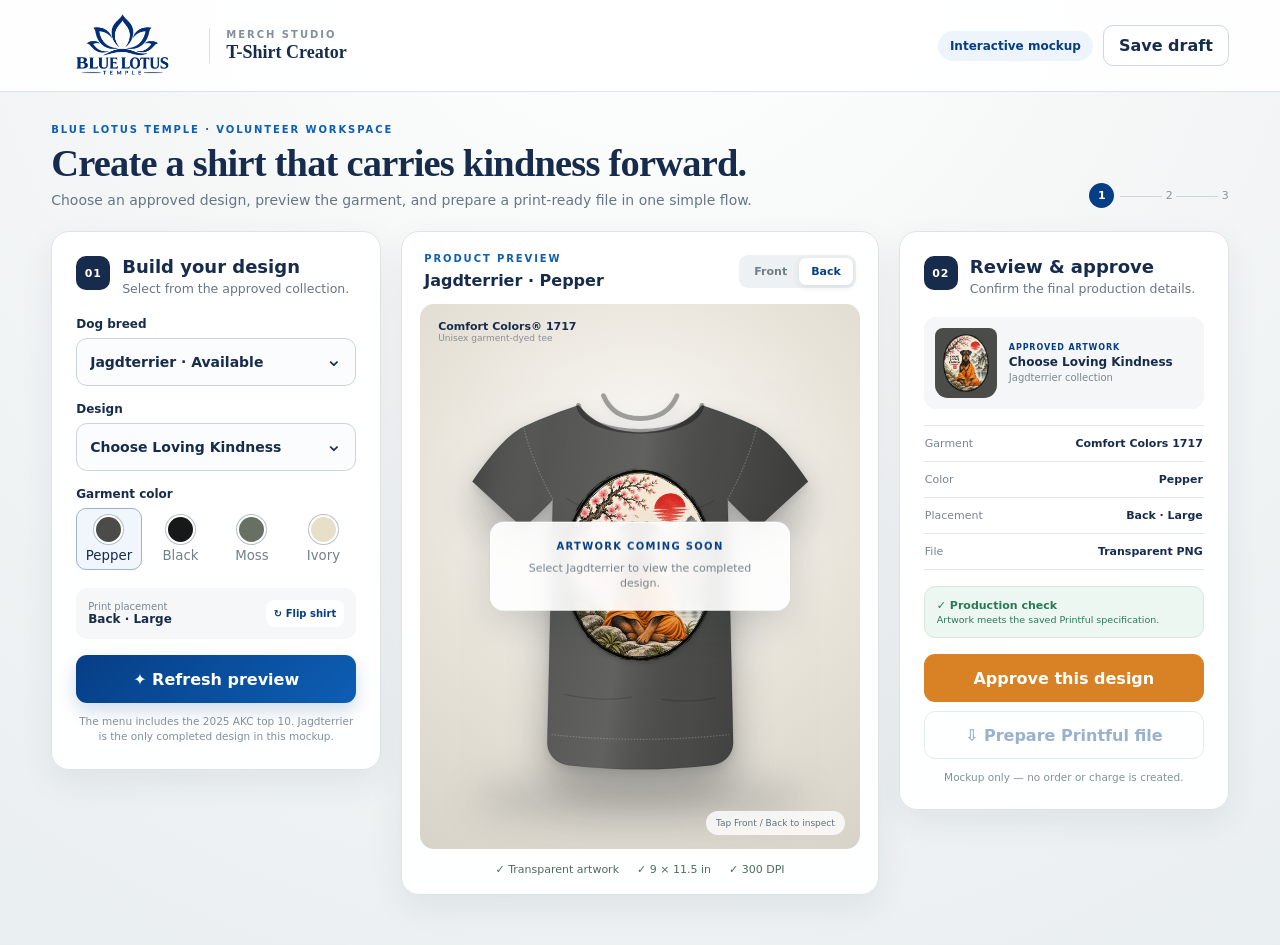
==== index.html @ 0f08549f "Add realistic shirt and top U.S. breed menu" ====
<!doctype html>
<html lang="en">
<head>
  <meta charset="utf-8"><meta name="viewport" content="width=device-width,initial-scale=1,viewport-fit=cover"><meta name="theme-color" content="#172b4d">
  <title>Blue Lotus T-Shirt Creator</title>
  <style>
    :root{--ink:#172b4d;--blue:#063e85;--blue2:#0d5eb4;--orange:#d88225;--line:#dde3e7;--muted:#687586;--green:#287a57}*{box-sizing:border-box}body{margin:0;background:#eef2f4;color:var(--ink);font-family:"Avenir Next","SF Pro Display",system-ui,sans-serif}button,select{font:inherit}button{touch-action:manipulation}.shell{min-height:100vh;background:radial-gradient(circle at 50% -10%,#fff,#f5f7f7 43%,#e9eef0)}
    .top{height:92px;padding:0 clamp(18px,4vw,62px);display:flex;align-items:center;justify-content:space-between;background:#ffffffed;border-bottom:1px solid var(--line)}.brand{height:72px;display:flex;align-items:center;gap:16px}.brand>img{width:142px;height:67px;object-fit:contain}.divider{width:1px;height:35px;background:#d9dfe3}.brand div:last-child{display:flex;flex-direction:column;gap:2px}.brand span{font-size:10px;letter-spacing:.2em;color:#84909d;font-weight:800}.brand strong{font:600 18px Georgia,serif}.actions{display:flex;align-items:center;gap:10px}.pill{border-radius:99px;background:#edf4fb;color:var(--blue);padding:8px 12px;font-size:12px;font-weight:700}.save{border:1px solid #ced8df;background:white;border-radius:10px;padding:10px 15px;font-weight:700;color:var(--ink)}
    .intro{max-width:1480px;margin:auto;padding:32px clamp(18px,4vw,62px) 23px;display:flex;align-items:flex-end;justify-content:space-between}.kicker{margin:0 0 7px;font-size:10px;font-weight:850;letter-spacing:.19em;color:var(--blue2)}.intro h1{margin:0;font:600 clamp(25px,3vw,39px)/1.1 Georgia,serif;letter-spacing:-.02em}.intro>div>p:last-child{margin:8px 0 0;color:var(--muted);font-size:14px}.progress{font-size:11px;color:#8a949c}.progress b{display:inline-grid;place-items:center;width:25px;height:25px;border-radius:50%;background:var(--blue);color:#fff;margin:0 6px}.progress i{display:inline-block;width:42px;height:1px;background:#cbd4da;vertical-align:middle}
    .work{max-width:1480px;margin:auto;padding:0 clamp(18px,4vw,62px) 50px;display:grid;grid-template-columns:minmax(270px,330px) minmax(430px,1fr) minmax(280px,330px);gap:20px}.card{background:#fffffff7;border:1px solid var(--line);border-radius:18px;box-shadow:0 12px 35px #182c4112}.controls,.review{padding:24px;align-self:start}.heading{display:flex;gap:12px;margin-bottom:21px}.heading>b{display:grid;place-items:center;flex:0 0 34px;height:34px;border-radius:10px;background:var(--ink);color:white;font-size:11px;letter-spacing:.08em}.heading h2,.preview h2{margin:0;font-size:18px}.heading p{margin:4px 0 0;color:var(--muted);font-size:12.5px}label{display:block;margin:16px 0 7px;font-size:12px;font-weight:800}.select{position:relative}.select:after{content:"⌄";position:absolute;right:14px;top:9px;font-size:20px}.select select{appearance:none;width:100%;height:48px;border:1px solid #cad4dc;border-radius:11px;padding:0 42px 0 13px;background:#fafcfd;color:var(--ink);font-size:14px;font-weight:650}.colors{display:grid;grid-template-columns:repeat(4,1fr);gap:6px}.colors button{border:1px solid transparent;background:none;border-radius:10px;padding:6px 2px;color:#72808b}.colors button.on{border-color:#9bb3cb;background:#f0f6fb;color:var(--ink)}.colors i{display:block;width:29px;height:29px;margin:auto;border-radius:50%;border:2px solid white;box-shadow:0 0 0 1px #b7c1c7}.colors small{display:block;margin-top:4px}.placement{display:flex;justify-content:space-between;align-items:center;margin-top:18px;padding:12px;background:#f5f7f8;border-radius:11px}.placement div{display:flex;flex-direction:column}.placement span{font-size:10px;color:#7b8791}.placement strong{font-size:12px}.placement button{border:0;background:white;color:var(--blue);border-radius:8px;padding:8px;font-size:10px;font-weight:800}.primary,.approve,.export{width:100%;min-height:48px;border-radius:11px;font-weight:800}.primary{margin-top:16px;border:0;background:linear-gradient(135deg,var(--blue),var(--blue2));color:white;box-shadow:0 8px 18px #063e852e}.helper,.fine{margin:11px 3px 0;color:#83909a;font-size:10.5px;line-height:1.45;text-align:center}
    .preview{padding:18px;min-height:664px;display:flex;flex-direction:column}.preview-head{display:flex;align-items:center;justify-content:space-between;padding:3px 4px 14px}.preview-head h2{font-size:16px}.toggle{display:flex;background:#edf1f3;border-radius:9px;padding:3px}.toggle button{border:0;background:none;border-radius:7px;padding:7px 12px;color:#6f7d87;font-size:11px;font-weight:800}.toggle button.on{background:white;color:var(--blue);box-shadow:0 2px 7px #1e303f1a}.stage{position:relative;min-height:545px;flex:1;border-radius:14px;overflow:hidden;display:grid;place-items:center;background:radial-gradient(circle at 50% 35%,#fff,#e9e4da 52%,#d7d3c9)}.stage:after{content:"";position:absolute;left:12%;right:12%;bottom:5%;height:8%;background:#222b2e2e;filter:blur(18px);border-radius:50%}.stage-note{position:absolute;top:16px;left:18px;z-index:3;display:flex;flex-direction:column;font-size:11px;font-weight:800}.stage-note small{font-size:9px;color:#879097;font-weight:400}.shirt{position:relative;width:min(82%,480px);z-index:2;filter:drop-shadow(0 18px 18px #222a2d38)}.shirt>svg{display:block;width:100%}.art{position:absolute;width:42%;left:50%;top:47%;transform:translate(-50%,-50%);filter:drop-shadow(0 2px 2px #0003)}.front-mark{position:absolute;width:16%;left:42%;top:28%;transform:translate(-50%,-50%);filter:brightness(0) invert(1);opacity:.9}.hide{display:none}.hint{position:absolute;z-index:3;bottom:14px;right:15px;background:#ffffffcc;border-radius:99px;padding:7px 10px;font-size:9px;color:#61707a}.specs{display:flex;justify-content:center;gap:18px;flex-wrap:wrap;padding-top:14px;color:#4f6c5d;font-size:11px}
    .mini{display:flex;gap:12px;align-items:center;padding:11px;background:#f4f6f7;border-radius:12px;margin-bottom:16px}.mini-shirt{width:62px;height:70px;border-radius:8px 8px 13px 13px;display:grid;place-items:center}.mini-shirt img{max-height:58px;max-width:47px}.mini>div:last-child{display:flex;flex-direction:column}.mini small{font-size:8px;letter-spacing:.11em;color:var(--blue);font-weight:850}.mini strong{font-size:12px;margin:3px 0}.mini span{font-size:10px;color:#7b8791}.review dl{margin:0;border-top:1px solid #e4e8eb}.review dl div{display:flex;justify-content:space-between;padding:11px 1px;border-bottom:1px solid #e4e8eb}.review dt{font-size:11px;color:#788590}.review dd{margin:0;text-align:right;font-size:11px;font-weight:750}.quality{margin:16px 0;padding:12px;background:#edf7f1;border:1px solid #d6eadc;border-radius:11px;color:var(--green);font-size:11px}.quality span{display:block;margin-top:2px;font-size:9.5px}.approve{border:0;background:var(--orange);color:white}.approve.done{background:var(--green)}.export{margin-top:9px;border:1px solid #bdcbd6;background:white;color:var(--blue)}.export:disabled{opacity:.4}.success{display:none;margin:10px 0 0;padding:9px;border-radius:9px;background:#eaf5ee;color:var(--green);font-size:10px;text-align:center}.success.show{display:block}
    @media(max-width:1100px){.work{grid-template-columns:300px 1fr}.review{grid-column:1/-1}.preview{min-height:620px}.stage{min-height:500px}}@media(max-width:720px){.top{height:76px;padding:0 14px}.brand{height:60px}.brand>img{width:105px;height:54px}.divider,.brand div:last-child,.pill{display:none}.save{padding:8px 11px;font-size:12px}.intro{padding:22px 16px 16px;display:block}.progress{display:none}.work{padding:0 12px 30px;display:flex;flex-direction:column;gap:12px}.preview{order:-1;min-height:auto;padding:13px}.stage{min-height:430px}.shirt{width:100%}.controls,.review{padding:19px}.stage-note{display:none}.hint{left:50%;right:auto;transform:translateX(-50%);white-space:nowrap}}
    .shirt{filter:drop-shadow(0 24px 20px #1e252847) drop-shadow(0 4px 4px #14181a24)}.garment-body{stroke:#0000002b;stroke-width:1.4}.collar{fill:none;stroke:#00000057;stroke-width:7;stroke-linecap:round}.seam{fill:none;stroke:#ffffff38;stroke-width:1.7;stroke-dasharray:2.2 2.2}.wrinkle{fill:none;stroke:#00000026;stroke-width:2;stroke-linecap:round}.coming-soon{position:absolute;z-index:4;left:50%;top:48%;transform:translate(-50%,-50%);width:min(76%,300px);padding:18px;background:#ffffffe8;border:1px solid #fffffff5;box-shadow:0 14px 35px #1e2a3226;backdrop-filter:blur(8px);border-radius:14px;text-align:center;display:flex;flex-direction:column}.coming-soon span{font-size:10px;letter-spacing:.13em;color:var(--blue);font-weight:850;text-transform:uppercase}.coming-soon strong{margin:5px 0;font:600 20px Georgia,serif}.coming-soon small{font-size:11px;color:#74808a;line-height:1.35}.quality.unavailable{background:#f5f6f7;border-color:#e1e5e8;color:#78838c}.approve:disabled{background:#aab3ba;cursor:not-allowed}
  </style>
</head>
<body><div class="shell">
  <header class="top"><div class="brand"><img src="blue-lotus-logo.png" alt="Blue Lotus Temple"><div class="divider"></div><div><span>MERCH STUDIO</span><strong>T-Shirt Creator</strong></div></div><div class="actions"><span class="pill">Interactive mockup</span><button class="save">Save draft</button></div></header>
  <section class="intro"><div><p class="kicker">BLUE LOTUS TEMPLE · VOLUNTEER WORKSPACE</p><h1>Create a shirt that carries kindness forward.</h1><p>Choose an approved design, preview the garment, and prepare a print-ready file in one simple flow.</p></div><div class="progress"><b>1</b><i></i> 2 <i></i> 3</div></section>
  <main class="work">
    <section class="card controls"><div class="heading"><b>01</b><div><h2>Build your design</h2><p>Select from the approved collection.</p></div></div>
      <label for="breed">Dog breed</label><div class="select"><select id="breed"><option value="Jagdterrier">Jagdterrier · Available</option><option value="French Bulldog">French Bulldog · Coming soon</option><option value="Labrador Retriever">Labrador Retriever · Coming soon</option><option value="Golden Retriever">Golden Retriever · Coming soon</option><option value="German Shepherd Dog">German Shepherd Dog · Coming soon</option><option value="Dachshund">Dachshund · Coming soon</option><option value="Poodle">Poodle · Coming soon</option><option value="Beagle">Beagle · Coming soon</option><option value="Rottweiler">Rottweiler · Coming soon</option><option value="German Shorthaired Pointer">German Shorthaired Pointer · Coming soon</option><option value="Bulldog">Bulldog · Coming soon</option></select></div>
      <label for="design">Design</label><div class="select"><select id="design"><option>Choose Loving Kindness</option></select></div>
      <label>Garment color</label><div class="colors"><button class="on" data-name="Pepper" data-color="#4b4c49"><i style="background:#4b4c49"></i><small>Pepper</small></button><button data-name="Black" data-color="#171817"><i style="background:#171817"></i><small>Black</small></button><button data-name="Moss" data-color="#687064"><i style="background:#687064"></i><small>Moss</small></button><button data-name="Ivory" data-color="#e8dfc9"><i style="background:#e8dfc9"></i><small>Ivory</small></button></div>
      <div class="placement"><div><span>Print placement</span><strong id="placement">Back · Large</strong></div><button id="flip">↻ Flip shirt</button></div><button class="primary" id="refresh">✦ Refresh preview</button><p class="helper">The menu includes the 2025 AKC top 10. Jagdterrier is the only completed design in this mockup.</p>
    </section>
    <section class="card preview"><div class="preview-head"><div><p class="kicker">PRODUCT PREVIEW</p><h2 id="title">Jagdterrier · Pepper</h2></div><div class="toggle"><button id="front">Front</button><button class="on" id="back">Back</button></div></div>
      <div class="stage"><div class="stage-note">Comfort Colors® 1717<small>Unisex garment-dyed tee</small></div><div class="shirt" id="shirt" style="color:#4b4c49"><svg viewBox="0 0 520 570"><defs><linearGradient id="shirtLight" x1="0" y1="0" x2="1" y2=".15"><stop offset="0" stop-color="#000" stop-opacity=".28"/><stop offset=".23" stop-color="#fff" stop-opacity=".06"/><stop offset=".52" stop-color="#fff" stop-opacity=".16"/><stop offset=".76" stop-color="#000" stop-opacity=".04"/><stop offset="1" stop-color="#000" stop-opacity=".3"/></linearGradient><filter id="cloth"><feTurbulence type="fractalNoise" baseFrequency=".75" numOctaves="2" seed="8" result="noise"/><feColorMatrix in="noise" type="saturate" values="0" result="gray"/><feComponentTransfer in="gray"><feFuncA type="table" tableValues="0 .075"/></feComponentTransfer></filter></defs><path class="garment-body" fill="currentColor" d="M171 38c-24 8-51 18-79 31C66 82 42 113 18 148l73 67c13-11 28-25 43-41l-8 350c0 18 13 31 31 33 71 8 135 8 206 0 18-2 31-15 31-33l-8-350c15 16 30 30 43 41l73-67c-24-35-48-66-74-79-28-13-55-23-79-31-22 26-50 39-89 39s-67-13-89-39Z"/><path fill="url(#shirtLight)" opacity=".74" d="M171 38c-24 8-51 18-79 31C66 82 42 113 18 148l73 67c13-11 28-25 43-41l-8 350c0 18 13 31 31 33 71 8 135 8 206 0 18-2 31-15 31-33l-8-350c15 16 30 30 43 41l73-67c-24-35-48-66-74-79-28-13-55-23-79-31-22 26-50 39-89 39s-67-13-89-39Z"/><path fill="#fff" opacity=".38" filter="url(#cloth)" d="M171 38c-24 8-51 18-79 31C66 82 42 113 18 148l73 67c13-11 28-25 43-41l-8 350c0 18 13 31 31 33 71 8 135 8 206 0 18-2 31-15 31-33l-8-350c15 16 30 30 43 41l73-67c-24-35-48-66-74-79-28-13-55-23-79-31-22 26-50 39-89 39s-67-13-89-39Z"/><path class="collar" d="M171 38c9 50 169 50 178 0M207 24c9 22 27 33 53 33s44-11 53-33"/><path class="seam" d="M92 70c8 33 22 67 42 104M428 70c-8 33-22 67-42 104M132 513c84 9 172 9 256 0"/><path class="wrinkle" d="M154 172c18 13 31 16 46 14M365 176c-15 10-28 13-43 11M146 287c20 9 35 10 55 4M374 299c-19 8-34 9-51 4M151 455c35 8 65 9 96 4M369 460c-28 6-52 6-78 2"/></svg><img class="art" id="backArt" src="jagdterrier-loving-kindness.png" alt="Choose Loving Kindness Jagdterrier monk design"><img class="front-mark hide" id="frontArt" src="blue-lotus-logo.png" alt="Blue Lotus Temple logo"></div><div class="coming-soon hide" id="comingSoon"><span>Artwork coming soon</span><strong id="comingBreed"></strong><small>Select Jagdterrier to view the completed design.</small></div><div class="hint">Tap Front / Back to inspect</div></div><div class="specs"><span>✓ Transparent artwork</span><span>✓ 9 × 11.5 in</span><span>✓ 300 DPI</span></div>
    </section>
    <aside class="card review"><div class="heading"><b>02</b><div><h2>Review & approve</h2><p>Confirm the final production details.</p></div></div><div class="mini"><div class="mini-shirt" id="miniShirt" style="background:#4b4c49"><img id="miniArt" src="jagdterrier-loving-kindness.png" alt=""></div><div><small id="artStatus">APPROVED ARTWORK</small><strong id="artName">Choose Loving Kindness</strong><span id="artCollection">Jagdterrier collection</span></div></div><dl><div><dt>Garment</dt><dd>Comfort Colors 1717</dd></div><div><dt>Color</dt><dd id="colorSummary">Pepper</dd></div><div><dt>Placement</dt><dd>Back · Large</dd></div><div><dt>File</dt><dd>Transparent PNG</dd></div></dl><div class="quality" id="quality"><strong id="qualityTitle">✓ Production check</strong><span id="qualityText">Artwork meets the saved Printful specification.</span></div><button class="approve" id="approve">Approve this design</button><button class="export" id="export" disabled>⇩ Prepare Printful file</button><p class="success" id="success">✓ Ready for the final export step.</p><p class="fine">Mockup only — no order or charge is created.</p></aside>
  </main>
</div><script>
const breed=document.querySelector('#breed'),shirt=document.querySelector('#shirt'),title=document.querySelector('#title'),summary=document.querySelector('#colorSummary'),mini=document.querySelector('#miniShirt'),miniArt=document.querySelector('#miniArt'),backArt=document.querySelector('#backArt'),frontArt=document.querySelector('#frontArt'),front=document.querySelector('#front'),back=document.querySelector('#back'),placement=document.querySelector('#placement'),approve=document.querySelector('#approve'),exp=document.querySelector('#export'),success=document.querySelector('#success'),coming=document.querySelector('#comingSoon'),comingBreed=document.querySelector('#comingBreed'),artStatus=document.querySelector('#artStatus'),artName=document.querySelector('#artName'),artCollection=document.querySelector('#artCollection'),quality=document.querySelector('#quality'),qualityTitle=document.querySelector('#qualityTitle'),qualityText=document.querySelector('#qualityText');let color='Pepper';
function available(){return breed.value==='Jagdterrier'}function reset(){approve.textContent=available()?'Approve this design':'Artwork coming soon';approve.disabled=!available();approve.classList.remove('done');exp.disabled=true;success.classList.remove('show')}function showSide(side){const isBack=side==='back';if(available()){backArt.classList.toggle('hide',!isBack);frontArt.classList.toggle('hide',isBack)}back.classList.toggle('on',isBack);front.classList.toggle('on',!isBack);placement.textContent=isBack?'Back · Large':'Front · Left chest'}function updateBreed(){const ready=available();title.textContent=breed.value+' · '+color;backArt.classList.toggle('hide',!ready||!back.classList.contains('on'));frontArt.classList.toggle('hide',!ready||back.classList.contains('on'));coming.classList.toggle('hide',ready);comingBreed.textContent=breed.value;miniArt.classList.toggle('hide',!ready);artStatus.textContent=ready?'APPROVED ARTWORK':'NOT YET AVAILABLE';artName.textContent=ready?'Choose Loving Kindness':breed.value;artCollection.textContent=ready?'Jagdterrier collection':'Artwork coming soon';quality.classList.toggle('unavailable',!ready);qualityTitle.textContent=ready?'✓ Production check':'○ Awaiting artwork';qualityText.textContent=ready?'Artwork meets the saved Printful specification.':'This breed cannot be approved yet.';reset()}breed.onchange=updateBreed;back.onclick=()=>showSide('back');front.onclick=()=>showSide('front');document.querySelector('#flip').onclick=()=>showSide(back.classList.contains('on')?'front':'back');document.querySelectorAll('.colors button').forEach(b=>b.onclick=()=>{document.querySelectorAll('.colors button').forEach(x=>x.classList.remove('on'));b.classList.add('on');color=b.dataset.name;shirt.style.color=b.dataset.color;mini.style.background=b.dataset.color;title.textContent=breed.value+' · '+color;summary.textContent=color;reset()});document.querySelector('#refresh').onclick=reset;approve.onclick=()=>{if(!available())return;approve.textContent='✓ Design approved';approve.classList.add('done');exp.disabled=false;success.classList.add('show')};
</script></body></html>
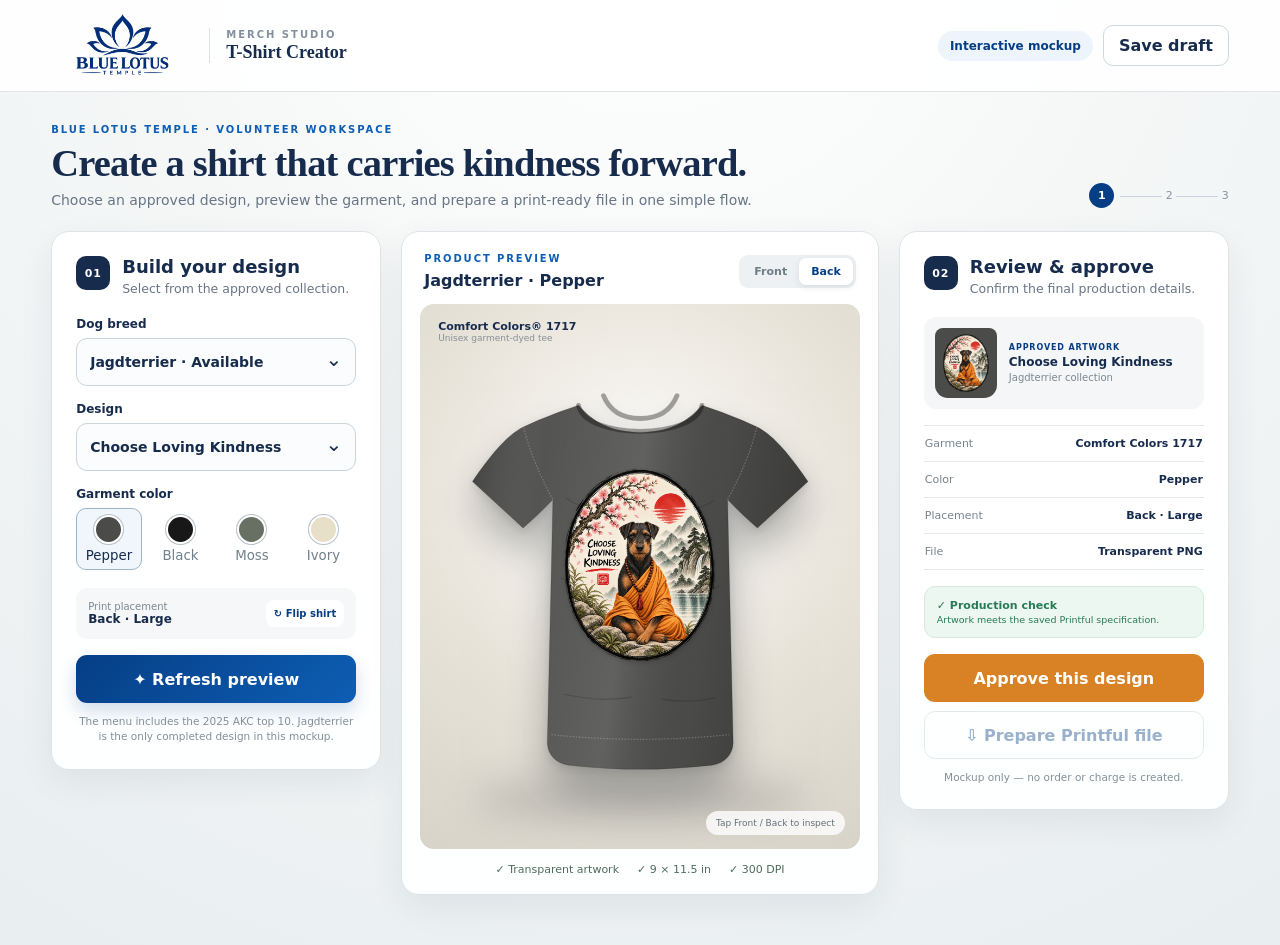
==== commit a9b48052: "Fix Jagdterrier coming-soon overlay" ====
--- a/index.html
+++ b/index.html
@@ -11,7 +11,7 @@
     .preview{padding:18px;min-height:664px;display:flex;flex-direction:column}.preview-head{display:flex;align-items:center;justify-content:space-between;padding:3px 4px 14px}.preview-head h2{font-size:16px}.toggle{display:flex;background:#edf1f3;border-radius:9px;padding:3px}.toggle button{border:0;background:none;border-radius:7px;padding:7px 12px;color:#6f7d87;font-size:11px;font-weight:800}.toggle button.on{background:white;color:var(--blue);box-shadow:0 2px 7px #1e303f1a}.stage{position:relative;min-height:545px;flex:1;border-radius:14px;overflow:hidden;display:grid;place-items:center;background:radial-gradient(circle at 50% 35%,#fff,#e9e4da 52%,#d7d3c9)}.stage:after{content:"";position:absolute;left:12%;right:12%;bottom:5%;height:8%;background:#222b2e2e;filter:blur(18px);border-radius:50%}.stage-note{position:absolute;top:16px;left:18px;z-index:3;display:flex;flex-direction:column;font-size:11px;font-weight:800}.stage-note small{font-size:9px;color:#879097;font-weight:400}.shirt{position:relative;width:min(82%,480px);z-index:2;filter:drop-shadow(0 18px 18px #222a2d38)}.shirt>svg{display:block;width:100%}.art{position:absolute;width:42%;left:50%;top:47%;transform:translate(-50%,-50%);filter:drop-shadow(0 2px 2px #0003)}.front-mark{position:absolute;width:16%;left:42%;top:28%;transform:translate(-50%,-50%);filter:brightness(0) invert(1);opacity:.9}.hide{display:none}.hint{position:absolute;z-index:3;bottom:14px;right:15px;background:#ffffffcc;border-radius:99px;padding:7px 10px;font-size:9px;color:#61707a}.specs{display:flex;justify-content:center;gap:18px;flex-wrap:wrap;padding-top:14px;color:#4f6c5d;font-size:11px}
     .mini{display:flex;gap:12px;align-items:center;padding:11px;background:#f4f6f7;border-radius:12px;margin-bottom:16px}.mini-shirt{width:62px;height:70px;border-radius:8px 8px 13px 13px;display:grid;place-items:center}.mini-shirt img{max-height:58px;max-width:47px}.mini>div:last-child{display:flex;flex-direction:column}.mini small{font-size:8px;letter-spacing:.11em;color:var(--blue);font-weight:850}.mini strong{font-size:12px;margin:3px 0}.mini span{font-size:10px;color:#7b8791}.review dl{margin:0;border-top:1px solid #e4e8eb}.review dl div{display:flex;justify-content:space-between;padding:11px 1px;border-bottom:1px solid #e4e8eb}.review dt{font-size:11px;color:#788590}.review dd{margin:0;text-align:right;font-size:11px;font-weight:750}.quality{margin:16px 0;padding:12px;background:#edf7f1;border:1px solid #d6eadc;border-radius:11px;color:var(--green);font-size:11px}.quality span{display:block;margin-top:2px;font-size:9.5px}.approve{border:0;background:var(--orange);color:white}.approve.done{background:var(--green)}.export{margin-top:9px;border:1px solid #bdcbd6;background:white;color:var(--blue)}.export:disabled{opacity:.4}.success{display:none;margin:10px 0 0;padding:9px;border-radius:9px;background:#eaf5ee;color:var(--green);font-size:10px;text-align:center}.success.show{display:block}
     @media(max-width:1100px){.work{grid-template-columns:300px 1fr}.review{grid-column:1/-1}.preview{min-height:620px}.stage{min-height:500px}}@media(max-width:720px){.top{height:76px;padding:0 14px}.brand{height:60px}.brand>img{width:105px;height:54px}.divider,.brand div:last-child,.pill{display:none}.save{padding:8px 11px;font-size:12px}.intro{padding:22px 16px 16px;display:block}.progress{display:none}.work{padding:0 12px 30px;display:flex;flex-direction:column;gap:12px}.preview{order:-1;min-height:auto;padding:13px}.stage{min-height:430px}.shirt{width:100%}.controls,.review{padding:19px}.stage-note{display:none}.hint{left:50%;right:auto;transform:translateX(-50%);white-space:nowrap}}
-    .shirt{filter:drop-shadow(0 24px 20px #1e252847) drop-shadow(0 4px 4px #14181a24)}.garment-body{stroke:#0000002b;stroke-width:1.4}.collar{fill:none;stroke:#00000057;stroke-width:7;stroke-linecap:round}.seam{fill:none;stroke:#ffffff38;stroke-width:1.7;stroke-dasharray:2.2 2.2}.wrinkle{fill:none;stroke:#00000026;stroke-width:2;stroke-linecap:round}.coming-soon{position:absolute;z-index:4;left:50%;top:48%;transform:translate(-50%,-50%);width:min(76%,300px);padding:18px;background:#ffffffe8;border:1px solid #fffffff5;box-shadow:0 14px 35px #1e2a3226;backdrop-filter:blur(8px);border-radius:14px;text-align:center;display:flex;flex-direction:column}.coming-soon span{font-size:10px;letter-spacing:.13em;color:var(--blue);font-weight:850;text-transform:uppercase}.coming-soon strong{margin:5px 0;font:600 20px Georgia,serif}.coming-soon small{font-size:11px;color:#74808a;line-height:1.35}.quality.unavailable{background:#f5f6f7;border-color:#e1e5e8;color:#78838c}.approve:disabled{background:#aab3ba;cursor:not-allowed}
+    .shirt{filter:drop-shadow(0 24px 20px #1e252847) drop-shadow(0 4px 4px #14181a24)}.garment-body{stroke:#0000002b;stroke-width:1.4}.collar{fill:none;stroke:#00000057;stroke-width:7;stroke-linecap:round}.seam{fill:none;stroke:#ffffff38;stroke-width:1.7;stroke-dasharray:2.2 2.2}.wrinkle{fill:none;stroke:#00000026;stroke-width:2;stroke-linecap:round}.coming-soon{position:absolute;z-index:4;left:50%;top:48%;transform:translate(-50%,-50%);width:min(76%,300px);padding:18px;background:#ffffffe8;border:1px solid #fffffff5;box-shadow:0 14px 35px #1e2a3226;backdrop-filter:blur(8px);border-radius:14px;text-align:center;display:flex;flex-direction:column}.coming-soon span{font-size:10px;letter-spacing:.13em;color:var(--blue);font-weight:850;text-transform:uppercase}.coming-soon strong{margin:5px 0;font:600 20px Georgia,serif}.coming-soon small{font-size:11px;color:#74808a;line-height:1.35}.coming-soon.hide{display:none}.quality.unavailable{background:#f5f6f7;border-color:#e1e5e8;color:#78838c}.approve:disabled{background:#aab3ba;cursor:not-allowed}
   </style>
 </head>
 <body><div class="shell">
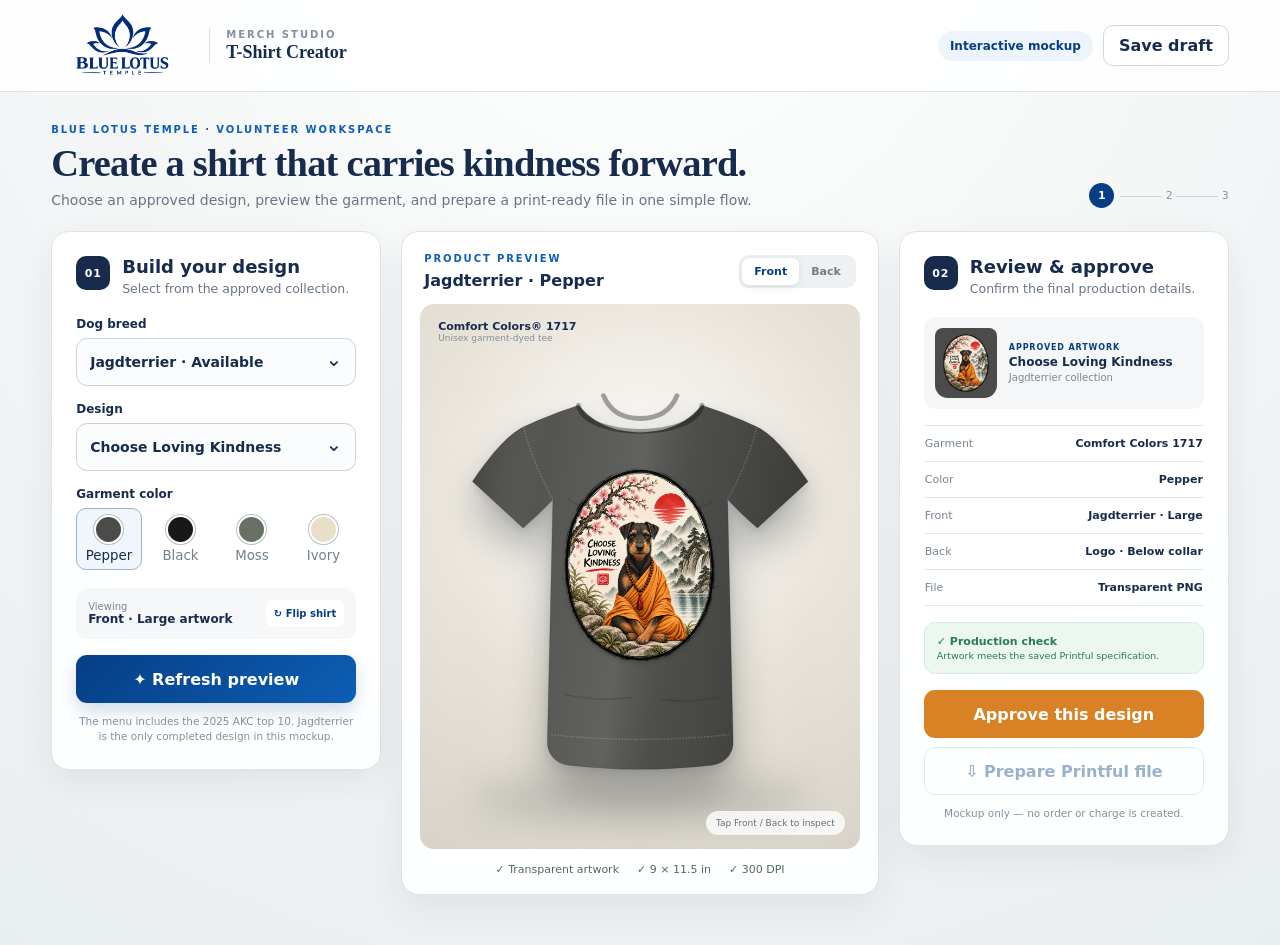
==== commit acbde09d: "Correct front and back artwork placement" ====
--- a/index.html
+++ b/index.html
@@ -11,7 +11,7 @@
     .preview{padding:18px;min-height:664px;display:flex;flex-direction:column}.preview-head{display:flex;align-items:center;justify-content:space-between;padding:3px 4px 14px}.preview-head h2{font-size:16px}.toggle{display:flex;background:#edf1f3;border-radius:9px;padding:3px}.toggle button{border:0;background:none;border-radius:7px;padding:7px 12px;color:#6f7d87;font-size:11px;font-weight:800}.toggle button.on{background:white;color:var(--blue);box-shadow:0 2px 7px #1e303f1a}.stage{position:relative;min-height:545px;flex:1;border-radius:14px;overflow:hidden;display:grid;place-items:center;background:radial-gradient(circle at 50% 35%,#fff,#e9e4da 52%,#d7d3c9)}.stage:after{content:"";position:absolute;left:12%;right:12%;bottom:5%;height:8%;background:#222b2e2e;filter:blur(18px);border-radius:50%}.stage-note{position:absolute;top:16px;left:18px;z-index:3;display:flex;flex-direction:column;font-size:11px;font-weight:800}.stage-note small{font-size:9px;color:#879097;font-weight:400}.shirt{position:relative;width:min(82%,480px);z-index:2;filter:drop-shadow(0 18px 18px #222a2d38)}.shirt>svg{display:block;width:100%}.art{position:absolute;width:42%;left:50%;top:47%;transform:translate(-50%,-50%);filter:drop-shadow(0 2px 2px #0003)}.front-mark{position:absolute;width:16%;left:42%;top:28%;transform:translate(-50%,-50%);filter:brightness(0) invert(1);opacity:.9}.hide{display:none}.hint{position:absolute;z-index:3;bottom:14px;right:15px;background:#ffffffcc;border-radius:99px;padding:7px 10px;font-size:9px;color:#61707a}.specs{display:flex;justify-content:center;gap:18px;flex-wrap:wrap;padding-top:14px;color:#4f6c5d;font-size:11px}
     .mini{display:flex;gap:12px;align-items:center;padding:11px;background:#f4f6f7;border-radius:12px;margin-bottom:16px}.mini-shirt{width:62px;height:70px;border-radius:8px 8px 13px 13px;display:grid;place-items:center}.mini-shirt img{max-height:58px;max-width:47px}.mini>div:last-child{display:flex;flex-direction:column}.mini small{font-size:8px;letter-spacing:.11em;color:var(--blue);font-weight:850}.mini strong{font-size:12px;margin:3px 0}.mini span{font-size:10px;color:#7b8791}.review dl{margin:0;border-top:1px solid #e4e8eb}.review dl div{display:flex;justify-content:space-between;padding:11px 1px;border-bottom:1px solid #e4e8eb}.review dt{font-size:11px;color:#788590}.review dd{margin:0;text-align:right;font-size:11px;font-weight:750}.quality{margin:16px 0;padding:12px;background:#edf7f1;border:1px solid #d6eadc;border-radius:11px;color:var(--green);font-size:11px}.quality span{display:block;margin-top:2px;font-size:9.5px}.approve{border:0;background:var(--orange);color:white}.approve.done{background:var(--green)}.export{margin-top:9px;border:1px solid #bdcbd6;background:white;color:var(--blue)}.export:disabled{opacity:.4}.success{display:none;margin:10px 0 0;padding:9px;border-radius:9px;background:#eaf5ee;color:var(--green);font-size:10px;text-align:center}.success.show{display:block}
     @media(max-width:1100px){.work{grid-template-columns:300px 1fr}.review{grid-column:1/-1}.preview{min-height:620px}.stage{min-height:500px}}@media(max-width:720px){.top{height:76px;padding:0 14px}.brand{height:60px}.brand>img{width:105px;height:54px}.divider,.brand div:last-child,.pill{display:none}.save{padding:8px 11px;font-size:12px}.intro{padding:22px 16px 16px;display:block}.progress{display:none}.work{padding:0 12px 30px;display:flex;flex-direction:column;gap:12px}.preview{order:-1;min-height:auto;padding:13px}.stage{min-height:430px}.shirt{width:100%}.controls,.review{padding:19px}.stage-note{display:none}.hint{left:50%;right:auto;transform:translateX(-50%);white-space:nowrap}}
-    .shirt{filter:drop-shadow(0 24px 20px #1e252847) drop-shadow(0 4px 4px #14181a24)}.garment-body{stroke:#0000002b;stroke-width:1.4}.collar{fill:none;stroke:#00000057;stroke-width:7;stroke-linecap:round}.seam{fill:none;stroke:#ffffff38;stroke-width:1.7;stroke-dasharray:2.2 2.2}.wrinkle{fill:none;stroke:#00000026;stroke-width:2;stroke-linecap:round}.coming-soon{position:absolute;z-index:4;left:50%;top:48%;transform:translate(-50%,-50%);width:min(76%,300px);padding:18px;background:#ffffffe8;border:1px solid #fffffff5;box-shadow:0 14px 35px #1e2a3226;backdrop-filter:blur(8px);border-radius:14px;text-align:center;display:flex;flex-direction:column}.coming-soon span{font-size:10px;letter-spacing:.13em;color:var(--blue);font-weight:850;text-transform:uppercase}.coming-soon strong{margin:5px 0;font:600 20px Georgia,serif}.coming-soon small{font-size:11px;color:#74808a;line-height:1.35}.coming-soon.hide{display:none}.quality.unavailable{background:#f5f6f7;border-color:#e1e5e8;color:#78838c}.approve:disabled{background:#aab3ba;cursor:not-allowed}
+    .shirt{filter:drop-shadow(0 24px 20px #1e252847) drop-shadow(0 4px 4px #14181a24)}.garment-body{stroke:#0000002b;stroke-width:1.4}.collar{fill:none;stroke:#00000057;stroke-width:7;stroke-linecap:round}.seam{fill:none;stroke:#ffffff38;stroke-width:1.7;stroke-dasharray:2.2 2.2}.wrinkle{fill:none;stroke:#00000026;stroke-width:2;stroke-linecap:round}.back-mark{position:absolute;width:18%;left:50%;top:25%;transform:translate(-50%,-50%);filter:brightness(0) invert(1);opacity:.9}.coming-soon{position:absolute;z-index:4;left:50%;top:48%;transform:translate(-50%,-50%);width:min(76%,300px);padding:18px;background:#ffffffe8;border:1px solid #fffffff5;box-shadow:0 14px 35px #1e2a3226;backdrop-filter:blur(8px);border-radius:14px;text-align:center;display:flex;flex-direction:column}.coming-soon span{font-size:10px;letter-spacing:.13em;color:var(--blue);font-weight:850;text-transform:uppercase}.coming-soon strong{margin:5px 0;font:600 20px Georgia,serif}.coming-soon small{font-size:11px;color:#74808a;line-height:1.35}.coming-soon.hide{display:none}.quality.unavailable{background:#f5f6f7;border-color:#e1e5e8;color:#78838c}.approve:disabled{background:#aab3ba;cursor:not-allowed}
   </style>
 </head>
 <body><div class="shell">
@@ -22,14 +22,14 @@
       <label for="breed">Dog breed</label><div class="select"><select id="breed"><option value="Jagdterrier">Jagdterrier · Available</option><option value="French Bulldog">French Bulldog · Coming soon</option><option value="Labrador Retriever">Labrador Retriever · Coming soon</option><option value="Golden Retriever">Golden Retriever · Coming soon</option><option value="German Shepherd Dog">German Shepherd Dog · Coming soon</option><option value="Dachshund">Dachshund · Coming soon</option><option value="Poodle">Poodle · Coming soon</option><option value="Beagle">Beagle · Coming soon</option><option value="Rottweiler">Rottweiler · Coming soon</option><option value="German Shorthaired Pointer">German Shorthaired Pointer · Coming soon</option><option value="Bulldog">Bulldog · Coming soon</option></select></div>
       <label for="design">Design</label><div class="select"><select id="design"><option>Choose Loving Kindness</option></select></div>
       <label>Garment color</label><div class="colors"><button class="on" data-name="Pepper" data-color="#4b4c49"><i style="background:#4b4c49"></i><small>Pepper</small></button><button data-name="Black" data-color="#171817"><i style="background:#171817"></i><small>Black</small></button><button data-name="Moss" data-color="#687064"><i style="background:#687064"></i><small>Moss</small></button><button data-name="Ivory" data-color="#e8dfc9"><i style="background:#e8dfc9"></i><small>Ivory</small></button></div>
-      <div class="placement"><div><span>Print placement</span><strong id="placement">Back · Large</strong></div><button id="flip">↻ Flip shirt</button></div><button class="primary" id="refresh">✦ Refresh preview</button><p class="helper">The menu includes the 2025 AKC top 10. Jagdterrier is the only completed design in this mockup.</p>
+      <div class="placement"><div><span>Viewing</span><strong id="placement">Front · Large artwork</strong></div><button id="flip">↻ Flip shirt</button></div><button class="primary" id="refresh">✦ Refresh preview</button><p class="helper">The menu includes the 2025 AKC top 10. Jagdterrier is the only completed design in this mockup.</p>
     </section>
-    <section class="card preview"><div class="preview-head"><div><p class="kicker">PRODUCT PREVIEW</p><h2 id="title">Jagdterrier · Pepper</h2></div><div class="toggle"><button id="front">Front</button><button class="on" id="back">Back</button></div></div>
-      <div class="stage"><div class="stage-note">Comfort Colors® 1717<small>Unisex garment-dyed tee</small></div><div class="shirt" id="shirt" style="color:#4b4c49"><svg viewBox="0 0 520 570"><defs><linearGradient id="shirtLight" x1="0" y1="0" x2="1" y2=".15"><stop offset="0" stop-color="#000" stop-opacity=".28"/><stop offset=".23" stop-color="#fff" stop-opacity=".06"/><stop offset=".52" stop-color="#fff" stop-opacity=".16"/><stop offset=".76" stop-color="#000" stop-opacity=".04"/><stop offset="1" stop-color="#000" stop-opacity=".3"/></linearGradient><filter id="cloth"><feTurbulence type="fractalNoise" baseFrequency=".75" numOctaves="2" seed="8" result="noise"/><feColorMatrix in="noise" type="saturate" values="0" result="gray"/><feComponentTransfer in="gray"><feFuncA type="table" tableValues="0 .075"/></feComponentTransfer></filter></defs><path class="garment-body" fill="currentColor" d="M171 38c-24 8-51 18-79 31C66 82 42 113 18 148l73 67c13-11 28-25 43-41l-8 350c0 18 13 31 31 33 71 8 135 8 206 0 18-2 31-15 31-33l-8-350c15 16 30 30 43 41l73-67c-24-35-48-66-74-79-28-13-55-23-79-31-22 26-50 39-89 39s-67-13-89-39Z"/><path fill="url(#shirtLight)" opacity=".74" d="M171 38c-24 8-51 18-79 31C66 82 42 113 18 148l73 67c13-11 28-25 43-41l-8 350c0 18 13 31 31 33 71 8 135 8 206 0 18-2 31-15 31-33l-8-350c15 16 30 30 43 41l73-67c-24-35-48-66-74-79-28-13-55-23-79-31-22 26-50 39-89 39s-67-13-89-39Z"/><path fill="#fff" opacity=".38" filter="url(#cloth)" d="M171 38c-24 8-51 18-79 31C66 82 42 113 18 148l73 67c13-11 28-25 43-41l-8 350c0 18 13 31 31 33 71 8 135 8 206 0 18-2 31-15 31-33l-8-350c15 16 30 30 43 41l73-67c-24-35-48-66-74-79-28-13-55-23-79-31-22 26-50 39-89 39s-67-13-89-39Z"/><path class="collar" d="M171 38c9 50 169 50 178 0M207 24c9 22 27 33 53 33s44-11 53-33"/><path class="seam" d="M92 70c8 33 22 67 42 104M428 70c-8 33-22 67-42 104M132 513c84 9 172 9 256 0"/><path class="wrinkle" d="M154 172c18 13 31 16 46 14M365 176c-15 10-28 13-43 11M146 287c20 9 35 10 55 4M374 299c-19 8-34 9-51 4M151 455c35 8 65 9 96 4M369 460c-28 6-52 6-78 2"/></svg><img class="art" id="backArt" src="jagdterrier-loving-kindness.png" alt="Choose Loving Kindness Jagdterrier monk design"><img class="front-mark hide" id="frontArt" src="blue-lotus-logo.png" alt="Blue Lotus Temple logo"></div><div class="coming-soon hide" id="comingSoon"><span>Artwork coming soon</span><strong id="comingBreed"></strong><small>Select Jagdterrier to view the completed design.</small></div><div class="hint">Tap Front / Back to inspect</div></div><div class="specs"><span>✓ Transparent artwork</span><span>✓ 9 × 11.5 in</span><span>✓ 300 DPI</span></div>
+    <section class="card preview"><div class="preview-head"><div><p class="kicker">PRODUCT PREVIEW</p><h2 id="title">Jagdterrier · Pepper</h2></div><div class="toggle"><button class="on" id="front">Front</button><button id="back">Back</button></div></div>
+      <div class="stage"><div class="stage-note">Comfort Colors® 1717<small>Unisex garment-dyed tee</small></div><div class="shirt" id="shirt" style="color:#4b4c49"><svg viewBox="0 0 520 570"><defs><linearGradient id="shirtLight" x1="0" y1="0" x2="1" y2=".15"><stop offset="0" stop-color="#000" stop-opacity=".28"/><stop offset=".23" stop-color="#fff" stop-opacity=".06"/><stop offset=".52" stop-color="#fff" stop-opacity=".16"/><stop offset=".76" stop-color="#000" stop-opacity=".04"/><stop offset="1" stop-color="#000" stop-opacity=".3"/></linearGradient><filter id="cloth"><feTurbulence type="fractalNoise" baseFrequency=".75" numOctaves="2" seed="8" result="noise"/><feColorMatrix in="noise" type="saturate" values="0" result="gray"/><feComponentTransfer in="gray"><feFuncA type="table" tableValues="0 .075"/></feComponentTransfer></filter></defs><path class="garment-body" fill="currentColor" d="M171 38c-24 8-51 18-79 31C66 82 42 113 18 148l73 67c13-11 28-25 43-41l-8 350c0 18 13 31 31 33 71 8 135 8 206 0 18-2 31-15 31-33l-8-350c15 16 30 30 43 41l73-67c-24-35-48-66-74-79-28-13-55-23-79-31-22 26-50 39-89 39s-67-13-89-39Z"/><path fill="url(#shirtLight)" opacity=".74" d="M171 38c-24 8-51 18-79 31C66 82 42 113 18 148l73 67c13-11 28-25 43-41l-8 350c0 18 13 31 31 33 71 8 135 8 206 0 18-2 31-15 31-33l-8-350c15 16 30 30 43 41l73-67c-24-35-48-66-74-79-28-13-55-23-79-31-22 26-50 39-89 39s-67-13-89-39Z"/><path fill="#fff" opacity=".38" filter="url(#cloth)" d="M171 38c-24 8-51 18-79 31C66 82 42 113 18 148l73 67c13-11 28-25 43-41l-8 350c0 18 13 31 31 33 71 8 135 8 206 0 18-2 31-15 31-33l-8-350c15 16 30 30 43 41l73-67c-24-35-48-66-74-79-28-13-55-23-79-31-22 26-50 39-89 39s-67-13-89-39Z"/><path class="collar" d="M171 38c9 50 169 50 178 0M207 24c9 22 27 33 53 33s44-11 53-33"/><path class="seam" d="M92 70c8 33 22 67 42 104M428 70c-8 33-22 67-42 104M132 513c84 9 172 9 256 0"/><path class="wrinkle" d="M154 172c18 13 31 16 46 14M365 176c-15 10-28 13-43 11M146 287c20 9 35 10 55 4M374 299c-19 8-34 9-51 4M151 455c35 8 65 9 96 4M369 460c-28 6-52 6-78 2"/></svg><img class="art" id="frontArt" src="jagdterrier-loving-kindness.png" alt="Choose Loving Kindness Jagdterrier monk design on the shirt front"><img class="back-mark hide" id="backArt" src="blue-lotus-logo.png" alt="Blue Lotus Temple logo centered below the back collar"></div><div class="coming-soon hide" id="comingSoon"><span>Artwork coming soon</span><strong id="comingBreed"></strong><small>Select Jagdterrier to view the completed design.</small></div><div class="hint">Tap Front / Back to inspect</div></div><div class="specs"><span>✓ Transparent artwork</span><span>✓ 9 × 11.5 in</span><span>✓ 300 DPI</span></div>
     </section>
-    <aside class="card review"><div class="heading"><b>02</b><div><h2>Review & approve</h2><p>Confirm the final production details.</p></div></div><div class="mini"><div class="mini-shirt" id="miniShirt" style="background:#4b4c49"><img id="miniArt" src="jagdterrier-loving-kindness.png" alt=""></div><div><small id="artStatus">APPROVED ARTWORK</small><strong id="artName">Choose Loving Kindness</strong><span id="artCollection">Jagdterrier collection</span></div></div><dl><div><dt>Garment</dt><dd>Comfort Colors 1717</dd></div><div><dt>Color</dt><dd id="colorSummary">Pepper</dd></div><div><dt>Placement</dt><dd>Back · Large</dd></div><div><dt>File</dt><dd>Transparent PNG</dd></div></dl><div class="quality" id="quality"><strong id="qualityTitle">✓ Production check</strong><span id="qualityText">Artwork meets the saved Printful specification.</span></div><button class="approve" id="approve">Approve this design</button><button class="export" id="export" disabled>⇩ Prepare Printful file</button><p class="success" id="success">✓ Ready for the final export step.</p><p class="fine">Mockup only — no order or charge is created.</p></aside>
+    <aside class="card review"><div class="heading"><b>02</b><div><h2>Review & approve</h2><p>Confirm the final production details.</p></div></div><div class="mini"><div class="mini-shirt" id="miniShirt" style="background:#4b4c49"><img id="miniArt" src="jagdterrier-loving-kindness.png" alt=""></div><div><small id="artStatus">APPROVED ARTWORK</small><strong id="artName">Choose Loving Kindness</strong><span id="artCollection">Jagdterrier collection</span></div></div><dl><div><dt>Garment</dt><dd>Comfort Colors 1717</dd></div><div><dt>Color</dt><dd id="colorSummary">Pepper</dd></div><div><dt>Front</dt><dd>Jagdterrier · Large</dd></div><div><dt>Back</dt><dd>Logo · Below collar</dd></div><div><dt>File</dt><dd>Transparent PNG</dd></div></dl><div class="quality" id="quality"><strong id="qualityTitle">✓ Production check</strong><span id="qualityText">Artwork meets the saved Printful specification.</span></div><button class="approve" id="approve">Approve this design</button><button class="export" id="export" disabled>⇩ Prepare Printful file</button><p class="success" id="success">✓ Ready for the final export step.</p><p class="fine">Mockup only — no order or charge is created.</p></aside>
   </main>
 </div><script>
 const breed=document.querySelector('#breed'),shirt=document.querySelector('#shirt'),title=document.querySelector('#title'),summary=document.querySelector('#colorSummary'),mini=document.querySelector('#miniShirt'),miniArt=document.querySelector('#miniArt'),backArt=document.querySelector('#backArt'),frontArt=document.querySelector('#frontArt'),front=document.querySelector('#front'),back=document.querySelector('#back'),placement=document.querySelector('#placement'),approve=document.querySelector('#approve'),exp=document.querySelector('#export'),success=document.querySelector('#success'),coming=document.querySelector('#comingSoon'),comingBreed=document.querySelector('#comingBreed'),artStatus=document.querySelector('#artStatus'),artName=document.querySelector('#artName'),artCollection=document.querySelector('#artCollection'),quality=document.querySelector('#quality'),qualityTitle=document.querySelector('#qualityTitle'),qualityText=document.querySelector('#qualityText');let color='Pepper';
-function available(){return breed.value==='Jagdterrier'}function reset(){approve.textContent=available()?'Approve this design':'Artwork coming soon';approve.disabled=!available();approve.classList.remove('done');exp.disabled=true;success.classList.remove('show')}function showSide(side){const isBack=side==='back';if(available()){backArt.classList.toggle('hide',!isBack);frontArt.classList.toggle('hide',isBack)}back.classList.toggle('on',isBack);front.classList.toggle('on',!isBack);placement.textContent=isBack?'Back · Large':'Front · Left chest'}function updateBreed(){const ready=available();title.textContent=breed.value+' · '+color;backArt.classList.toggle('hide',!ready||!back.classList.contains('on'));frontArt.classList.toggle('hide',!ready||back.classList.contains('on'));coming.classList.toggle('hide',ready);comingBreed.textContent=breed.value;miniArt.classList.toggle('hide',!ready);artStatus.textContent=ready?'APPROVED ARTWORK':'NOT YET AVAILABLE';artName.textContent=ready?'Choose Loving Kindness':breed.value;artCollection.textContent=ready?'Jagdterrier collection':'Artwork coming soon';quality.classList.toggle('unavailable',!ready);qualityTitle.textContent=ready?'✓ Production check':'○ Awaiting artwork';qualityText.textContent=ready?'Artwork meets the saved Printful specification.':'This breed cannot be approved yet.';reset()}breed.onchange=updateBreed;back.onclick=()=>showSide('back');front.onclick=()=>showSide('front');document.querySelector('#flip').onclick=()=>showSide(back.classList.contains('on')?'front':'back');document.querySelectorAll('.colors button').forEach(b=>b.onclick=()=>{document.querySelectorAll('.colors button').forEach(x=>x.classList.remove('on'));b.classList.add('on');color=b.dataset.name;shirt.style.color=b.dataset.color;mini.style.background=b.dataset.color;title.textContent=breed.value+' · '+color;summary.textContent=color;reset()});document.querySelector('#refresh').onclick=reset;approve.onclick=()=>{if(!available())return;approve.textContent='✓ Design approved';approve.classList.add('done');exp.disabled=false;success.classList.add('show')};
+function available(){return breed.value==='Jagdterrier'}function reset(){approve.textContent=available()?'Approve this design':'Artwork coming soon';approve.disabled=!available();approve.classList.remove('done');exp.disabled=true;success.classList.remove('show')}function showSide(side){const isFront=side==='front';if(available()){frontArt.classList.toggle('hide',!isFront);backArt.classList.toggle('hide',isFront)}front.classList.toggle('on',isFront);back.classList.toggle('on',!isFront);placement.textContent=isFront?'Front · Large artwork':'Back · Logo below collar'}function updateBreed(){const ready=available(),isFront=front.classList.contains('on');title.textContent=breed.value+' · '+color;frontArt.classList.toggle('hide',!ready||!isFront);backArt.classList.toggle('hide',!ready||isFront);coming.classList.toggle('hide',ready);comingBreed.textContent=breed.value;miniArt.classList.toggle('hide',!ready);artStatus.textContent=ready?'APPROVED ARTWORK':'NOT YET AVAILABLE';artName.textContent=ready?'Choose Loving Kindness':breed.value;artCollection.textContent=ready?'Jagdterrier collection':'Artwork coming soon';quality.classList.toggle('unavailable',!ready);qualityTitle.textContent=ready?'✓ Production check':'○ Awaiting artwork';qualityText.textContent=ready?'Artwork meets the saved Printful specification.':'This breed cannot be approved yet.';reset()}breed.onchange=updateBreed;back.onclick=()=>showSide('back');front.onclick=()=>showSide('front');document.querySelector('#flip').onclick=()=>showSide(front.classList.contains('on')?'back':'front');document.querySelectorAll('.colors button').forEach(b=>b.onclick=()=>{document.querySelectorAll('.colors button').forEach(x=>x.classList.remove('on'));b.classList.add('on');color=b.dataset.name;shirt.style.color=b.dataset.color;mini.style.background=b.dataset.color;title.textContent=breed.value+' · '+color;summary.textContent=color;reset()});document.querySelector('#refresh').onclick=reset;approve.onclick=()=>{if(!available())return;approve.textContent='✓ Design approved';approve.classList.add('done');exp.disabled=false;success.classList.add('show')};
 </script></body></html>
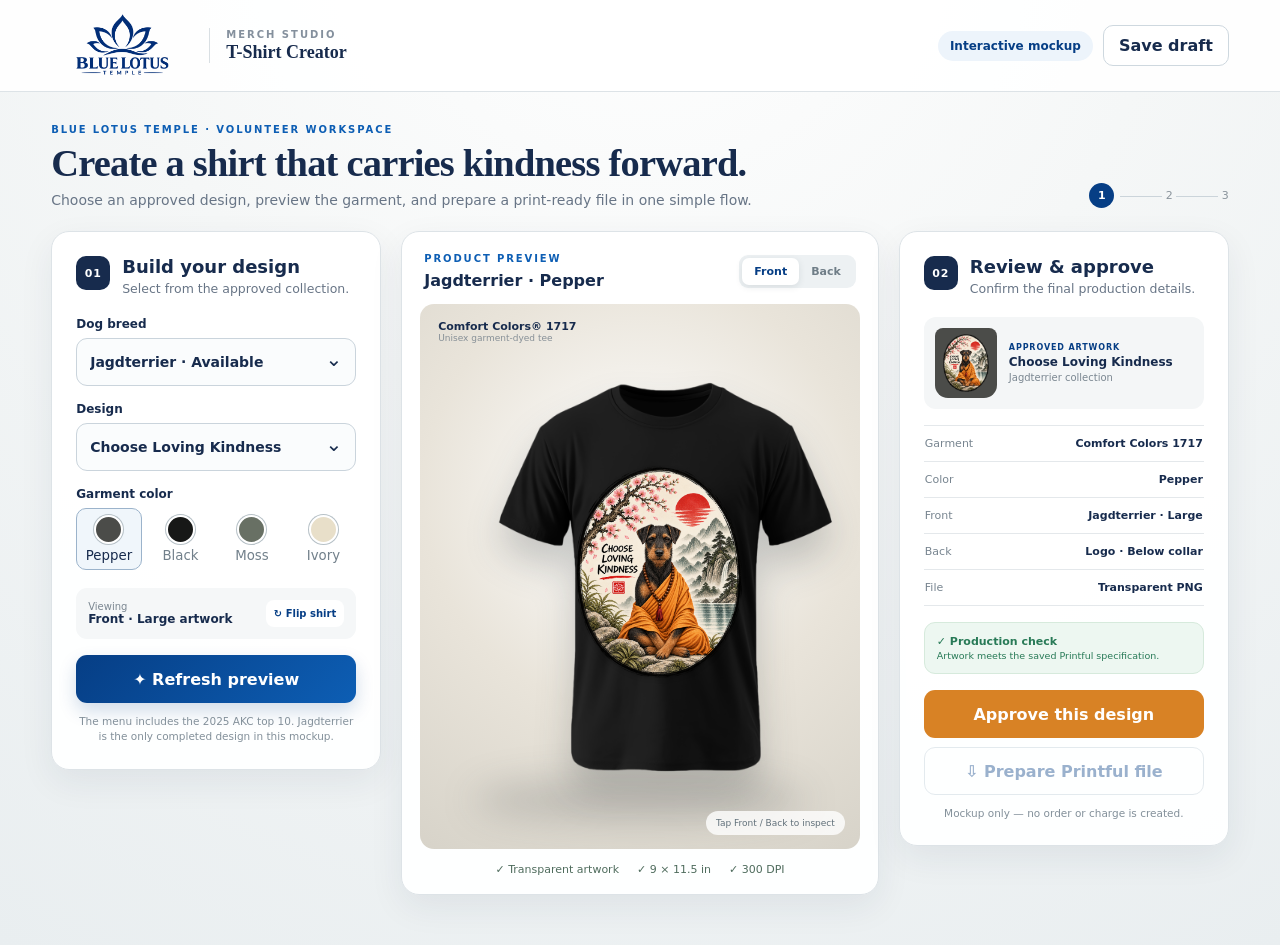
==== commit c3163da9: "Use realistic front and back shirt template" ====
--- a/index.html
+++ b/index.html
@@ -8,10 +8,10 @@
     .top{height:92px;padding:0 clamp(18px,4vw,62px);display:flex;align-items:center;justify-content:space-between;background:#ffffffed;border-bottom:1px solid var(--line)}.brand{height:72px;display:flex;align-items:center;gap:16px}.brand>img{width:142px;height:67px;object-fit:contain}.divider{width:1px;height:35px;background:#d9dfe3}.brand div:last-child{display:flex;flex-direction:column;gap:2px}.brand span{font-size:10px;letter-spacing:.2em;color:#84909d;font-weight:800}.brand strong{font:600 18px Georgia,serif}.actions{display:flex;align-items:center;gap:10px}.pill{border-radius:99px;background:#edf4fb;color:var(--blue);padding:8px 12px;font-size:12px;font-weight:700}.save{border:1px solid #ced8df;background:white;border-radius:10px;padding:10px 15px;font-weight:700;color:var(--ink)}
     .intro{max-width:1480px;margin:auto;padding:32px clamp(18px,4vw,62px) 23px;display:flex;align-items:flex-end;justify-content:space-between}.kicker{margin:0 0 7px;font-size:10px;font-weight:850;letter-spacing:.19em;color:var(--blue2)}.intro h1{margin:0;font:600 clamp(25px,3vw,39px)/1.1 Georgia,serif;letter-spacing:-.02em}.intro>div>p:last-child{margin:8px 0 0;color:var(--muted);font-size:14px}.progress{font-size:11px;color:#8a949c}.progress b{display:inline-grid;place-items:center;width:25px;height:25px;border-radius:50%;background:var(--blue);color:#fff;margin:0 6px}.progress i{display:inline-block;width:42px;height:1px;background:#cbd4da;vertical-align:middle}
     .work{max-width:1480px;margin:auto;padding:0 clamp(18px,4vw,62px) 50px;display:grid;grid-template-columns:minmax(270px,330px) minmax(430px,1fr) minmax(280px,330px);gap:20px}.card{background:#fffffff7;border:1px solid var(--line);border-radius:18px;box-shadow:0 12px 35px #182c4112}.controls,.review{padding:24px;align-self:start}.heading{display:flex;gap:12px;margin-bottom:21px}.heading>b{display:grid;place-items:center;flex:0 0 34px;height:34px;border-radius:10px;background:var(--ink);color:white;font-size:11px;letter-spacing:.08em}.heading h2,.preview h2{margin:0;font-size:18px}.heading p{margin:4px 0 0;color:var(--muted);font-size:12.5px}label{display:block;margin:16px 0 7px;font-size:12px;font-weight:800}.select{position:relative}.select:after{content:"⌄";position:absolute;right:14px;top:9px;font-size:20px}.select select{appearance:none;width:100%;height:48px;border:1px solid #cad4dc;border-radius:11px;padding:0 42px 0 13px;background:#fafcfd;color:var(--ink);font-size:14px;font-weight:650}.colors{display:grid;grid-template-columns:repeat(4,1fr);gap:6px}.colors button{border:1px solid transparent;background:none;border-radius:10px;padding:6px 2px;color:#72808b}.colors button.on{border-color:#9bb3cb;background:#f0f6fb;color:var(--ink)}.colors i{display:block;width:29px;height:29px;margin:auto;border-radius:50%;border:2px solid white;box-shadow:0 0 0 1px #b7c1c7}.colors small{display:block;margin-top:4px}.placement{display:flex;justify-content:space-between;align-items:center;margin-top:18px;padding:12px;background:#f5f7f8;border-radius:11px}.placement div{display:flex;flex-direction:column}.placement span{font-size:10px;color:#7b8791}.placement strong{font-size:12px}.placement button{border:0;background:white;color:var(--blue);border-radius:8px;padding:8px;font-size:10px;font-weight:800}.primary,.approve,.export{width:100%;min-height:48px;border-radius:11px;font-weight:800}.primary{margin-top:16px;border:0;background:linear-gradient(135deg,var(--blue),var(--blue2));color:white;box-shadow:0 8px 18px #063e852e}.helper,.fine{margin:11px 3px 0;color:#83909a;font-size:10.5px;line-height:1.45;text-align:center}
-    .preview{padding:18px;min-height:664px;display:flex;flex-direction:column}.preview-head{display:flex;align-items:center;justify-content:space-between;padding:3px 4px 14px}.preview-head h2{font-size:16px}.toggle{display:flex;background:#edf1f3;border-radius:9px;padding:3px}.toggle button{border:0;background:none;border-radius:7px;padding:7px 12px;color:#6f7d87;font-size:11px;font-weight:800}.toggle button.on{background:white;color:var(--blue);box-shadow:0 2px 7px #1e303f1a}.stage{position:relative;min-height:545px;flex:1;border-radius:14px;overflow:hidden;display:grid;place-items:center;background:radial-gradient(circle at 50% 35%,#fff,#e9e4da 52%,#d7d3c9)}.stage:after{content:"";position:absolute;left:12%;right:12%;bottom:5%;height:8%;background:#222b2e2e;filter:blur(18px);border-radius:50%}.stage-note{position:absolute;top:16px;left:18px;z-index:3;display:flex;flex-direction:column;font-size:11px;font-weight:800}.stage-note small{font-size:9px;color:#879097;font-weight:400}.shirt{position:relative;width:min(82%,480px);z-index:2;filter:drop-shadow(0 18px 18px #222a2d38)}.shirt>svg{display:block;width:100%}.art{position:absolute;width:42%;left:50%;top:47%;transform:translate(-50%,-50%);filter:drop-shadow(0 2px 2px #0003)}.front-mark{position:absolute;width:16%;left:42%;top:28%;transform:translate(-50%,-50%);filter:brightness(0) invert(1);opacity:.9}.hide{display:none}.hint{position:absolute;z-index:3;bottom:14px;right:15px;background:#ffffffcc;border-radius:99px;padding:7px 10px;font-size:9px;color:#61707a}.specs{display:flex;justify-content:center;gap:18px;flex-wrap:wrap;padding-top:14px;color:#4f6c5d;font-size:11px}
+    .preview{padding:18px;min-height:664px;display:flex;flex-direction:column}.preview-head{display:flex;align-items:center;justify-content:space-between;padding:3px 4px 14px}.preview-head h2{font-size:16px}.toggle{display:flex;background:#edf1f3;border-radius:9px;padding:3px}.toggle button{border:0;background:none;border-radius:7px;padding:7px 12px;color:#6f7d87;font-size:11px;font-weight:800}.toggle button.on{background:white;color:var(--blue);box-shadow:0 2px 7px #1e303f1a}.stage{position:relative;min-height:545px;flex:1;border-radius:14px;overflow:hidden;display:grid;place-items:center;background:radial-gradient(circle at 50% 35%,#fff,#e9e4da 52%,#d7d3c9)}.stage:after{content:"";position:absolute;left:12%;right:12%;bottom:5%;height:8%;background:#222b2e2e;filter:blur(18px);border-radius:50%}.stage-note{position:absolute;top:16px;left:18px;z-index:3;display:flex;flex-direction:column;font-size:11px;font-weight:800}.stage-note small{font-size:9px;color:#879097;font-weight:400}.shirt-photo{position:relative;width:min(88%,500px);aspect-ratio:960/1212;overflow:hidden;z-index:2;filter:drop-shadow(0 22px 18px #222a2d38)}.garment-photo{position:absolute;top:0;width:200%;height:100%;max-width:none;object-fit:fill;transition:filter .25s ease}.shirt-photo.front .garment-photo{left:0}.shirt-photo.back .garment-photo{left:-100%}.art{position:absolute;width:43%;left:55%;top:49%;transform:translate(-50%,-50%);filter:drop-shadow(0 2px 2px #0003)}.back-mark{position:absolute;width:18%;left:47%;top:24%;transform:translate(-50%,-50%);filter:brightness(0) invert(1);opacity:.9}.hide{display:none}.hint{position:absolute;z-index:3;bottom:14px;right:15px;background:#ffffffcc;border-radius:99px;padding:7px 10px;font-size:9px;color:#61707a}.specs{display:flex;justify-content:center;gap:18px;flex-wrap:wrap;padding-top:14px;color:#4f6c5d;font-size:11px}
     .mini{display:flex;gap:12px;align-items:center;padding:11px;background:#f4f6f7;border-radius:12px;margin-bottom:16px}.mini-shirt{width:62px;height:70px;border-radius:8px 8px 13px 13px;display:grid;place-items:center}.mini-shirt img{max-height:58px;max-width:47px}.mini>div:last-child{display:flex;flex-direction:column}.mini small{font-size:8px;letter-spacing:.11em;color:var(--blue);font-weight:850}.mini strong{font-size:12px;margin:3px 0}.mini span{font-size:10px;color:#7b8791}.review dl{margin:0;border-top:1px solid #e4e8eb}.review dl div{display:flex;justify-content:space-between;padding:11px 1px;border-bottom:1px solid #e4e8eb}.review dt{font-size:11px;color:#788590}.review dd{margin:0;text-align:right;font-size:11px;font-weight:750}.quality{margin:16px 0;padding:12px;background:#edf7f1;border:1px solid #d6eadc;border-radius:11px;color:var(--green);font-size:11px}.quality span{display:block;margin-top:2px;font-size:9.5px}.approve{border:0;background:var(--orange);color:white}.approve.done{background:var(--green)}.export{margin-top:9px;border:1px solid #bdcbd6;background:white;color:var(--blue)}.export:disabled{opacity:.4}.success{display:none;margin:10px 0 0;padding:9px;border-radius:9px;background:#eaf5ee;color:var(--green);font-size:10px;text-align:center}.success.show{display:block}
-    @media(max-width:1100px){.work{grid-template-columns:300px 1fr}.review{grid-column:1/-1}.preview{min-height:620px}.stage{min-height:500px}}@media(max-width:720px){.top{height:76px;padding:0 14px}.brand{height:60px}.brand>img{width:105px;height:54px}.divider,.brand div:last-child,.pill{display:none}.save{padding:8px 11px;font-size:12px}.intro{padding:22px 16px 16px;display:block}.progress{display:none}.work{padding:0 12px 30px;display:flex;flex-direction:column;gap:12px}.preview{order:-1;min-height:auto;padding:13px}.stage{min-height:430px}.shirt{width:100%}.controls,.review{padding:19px}.stage-note{display:none}.hint{left:50%;right:auto;transform:translateX(-50%);white-space:nowrap}}
-    .shirt{filter:drop-shadow(0 24px 20px #1e252847) drop-shadow(0 4px 4px #14181a24)}.garment-body{stroke:#0000002b;stroke-width:1.4}.collar{fill:none;stroke:#00000057;stroke-width:7;stroke-linecap:round}.seam{fill:none;stroke:#ffffff38;stroke-width:1.7;stroke-dasharray:2.2 2.2}.wrinkle{fill:none;stroke:#00000026;stroke-width:2;stroke-linecap:round}.back-mark{position:absolute;width:18%;left:50%;top:25%;transform:translate(-50%,-50%);filter:brightness(0) invert(1);opacity:.9}.coming-soon{position:absolute;z-index:4;left:50%;top:48%;transform:translate(-50%,-50%);width:min(76%,300px);padding:18px;background:#ffffffe8;border:1px solid #fffffff5;box-shadow:0 14px 35px #1e2a3226;backdrop-filter:blur(8px);border-radius:14px;text-align:center;display:flex;flex-direction:column}.coming-soon span{font-size:10px;letter-spacing:.13em;color:var(--blue);font-weight:850;text-transform:uppercase}.coming-soon strong{margin:5px 0;font:600 20px Georgia,serif}.coming-soon small{font-size:11px;color:#74808a;line-height:1.35}.coming-soon.hide{display:none}.quality.unavailable{background:#f5f6f7;border-color:#e1e5e8;color:#78838c}.approve:disabled{background:#aab3ba;cursor:not-allowed}
+    @media(max-width:1100px){.work{grid-template-columns:300px 1fr}.review{grid-column:1/-1}.preview{min-height:620px}.stage{min-height:500px}}@media(max-width:720px){.top{height:76px;padding:0 14px}.brand{height:60px}.brand>img{width:105px;height:54px}.divider,.brand div:last-child,.pill{display:none}.save{padding:8px 11px;font-size:12px}.intro{padding:22px 16px 16px;display:block}.progress{display:none}.work{padding:0 12px 30px;display:flex;flex-direction:column;gap:12px}.preview{order:-1;min-height:auto;padding:13px}.stage{min-height:430px}.shirt-photo{width:100%}.controls,.review{padding:19px}.stage-note{display:none}.hint{left:50%;right:auto;transform:translateX(-50%);white-space:nowrap}}
+    .coming-soon{position:absolute;z-index:4;left:50%;top:48%;transform:translate(-50%,-50%);width:min(76%,300px);padding:18px;background:#ffffffe8;border:1px solid #fffffff5;box-shadow:0 14px 35px #1e2a3226;backdrop-filter:blur(8px);border-radius:14px;text-align:center;display:flex;flex-direction:column}.coming-soon span{font-size:10px;letter-spacing:.13em;color:var(--blue);font-weight:850;text-transform:uppercase}.coming-soon strong{margin:5px 0;font:600 20px Georgia,serif}.coming-soon small{font-size:11px;color:#74808a;line-height:1.35}.coming-soon.hide{display:none}.quality.unavailable{background:#f5f6f7;border-color:#e1e5e8;color:#78838c}.approve:disabled{background:#aab3ba;cursor:not-allowed}
   </style>
 </head>
 <body><div class="shell">
@@ -21,15 +21,15 @@
     <section class="card controls"><div class="heading"><b>01</b><div><h2>Build your design</h2><p>Select from the approved collection.</p></div></div>
       <label for="breed">Dog breed</label><div class="select"><select id="breed"><option value="Jagdterrier">Jagdterrier · Available</option><option value="French Bulldog">French Bulldog · Coming soon</option><option value="Labrador Retriever">Labrador Retriever · Coming soon</option><option value="Golden Retriever">Golden Retriever · Coming soon</option><option value="German Shepherd Dog">German Shepherd Dog · Coming soon</option><option value="Dachshund">Dachshund · Coming soon</option><option value="Poodle">Poodle · Coming soon</option><option value="Beagle">Beagle · Coming soon</option><option value="Rottweiler">Rottweiler · Coming soon</option><option value="German Shorthaired Pointer">German Shorthaired Pointer · Coming soon</option><option value="Bulldog">Bulldog · Coming soon</option></select></div>
       <label for="design">Design</label><div class="select"><select id="design"><option>Choose Loving Kindness</option></select></div>
-      <label>Garment color</label><div class="colors"><button class="on" data-name="Pepper" data-color="#4b4c49"><i style="background:#4b4c49"></i><small>Pepper</small></button><button data-name="Black" data-color="#171817"><i style="background:#171817"></i><small>Black</small></button><button data-name="Moss" data-color="#687064"><i style="background:#687064"></i><small>Moss</small></button><button data-name="Ivory" data-color="#e8dfc9"><i style="background:#e8dfc9"></i><small>Ivory</small></button></div>
+      <label>Garment color</label><div class="colors"><button class="on" data-name="Pepper" data-color="#4b4c49" data-filter="grayscale(1) brightness(.42) contrast(1.08)"><i style="background:#4b4c49"></i><small>Pepper</small></button><button data-name="Black" data-color="#171817" data-filter="grayscale(1) brightness(.2) contrast(1.18)"><i style="background:#171817"></i><small>Black</small></button><button data-name="Moss" data-color="#687064" data-filter="grayscale(1) sepia(.35) hue-rotate(55deg) saturate(.72) brightness(.62)"><i style="background:#687064"></i><small>Moss</small></button><button data-name="Ivory" data-color="#e8dfc9" data-filter="grayscale(1) sepia(.3) saturate(.45) brightness(1.12) contrast(.86)"><i style="background:#e8dfc9"></i><small>Ivory</small></button></div>
       <div class="placement"><div><span>Viewing</span><strong id="placement">Front · Large artwork</strong></div><button id="flip">↻ Flip shirt</button></div><button class="primary" id="refresh">✦ Refresh preview</button><p class="helper">The menu includes the 2025 AKC top 10. Jagdterrier is the only completed design in this mockup.</p>
     </section>
     <section class="card preview"><div class="preview-head"><div><p class="kicker">PRODUCT PREVIEW</p><h2 id="title">Jagdterrier · Pepper</h2></div><div class="toggle"><button class="on" id="front">Front</button><button id="back">Back</button></div></div>
-      <div class="stage"><div class="stage-note">Comfort Colors® 1717<small>Unisex garment-dyed tee</small></div><div class="shirt" id="shirt" style="color:#4b4c49"><svg viewBox="0 0 520 570"><defs><linearGradient id="shirtLight" x1="0" y1="0" x2="1" y2=".15"><stop offset="0" stop-color="#000" stop-opacity=".28"/><stop offset=".23" stop-color="#fff" stop-opacity=".06"/><stop offset=".52" stop-color="#fff" stop-opacity=".16"/><stop offset=".76" stop-color="#000" stop-opacity=".04"/><stop offset="1" stop-color="#000" stop-opacity=".3"/></linearGradient><filter id="cloth"><feTurbulence type="fractalNoise" baseFrequency=".75" numOctaves="2" seed="8" result="noise"/><feColorMatrix in="noise" type="saturate" values="0" result="gray"/><feComponentTransfer in="gray"><feFuncA type="table" tableValues="0 .075"/></feComponentTransfer></filter></defs><path class="garment-body" fill="currentColor" d="M171 38c-24 8-51 18-79 31C66 82 42 113 18 148l73 67c13-11 28-25 43-41l-8 350c0 18 13 31 31 33 71 8 135 8 206 0 18-2 31-15 31-33l-8-350c15 16 30 30 43 41l73-67c-24-35-48-66-74-79-28-13-55-23-79-31-22 26-50 39-89 39s-67-13-89-39Z"/><path fill="url(#shirtLight)" opacity=".74" d="M171 38c-24 8-51 18-79 31C66 82 42 113 18 148l73 67c13-11 28-25 43-41l-8 350c0 18 13 31 31 33 71 8 135 8 206 0 18-2 31-15 31-33l-8-350c15 16 30 30 43 41l73-67c-24-35-48-66-74-79-28-13-55-23-79-31-22 26-50 39-89 39s-67-13-89-39Z"/><path fill="#fff" opacity=".38" filter="url(#cloth)" d="M171 38c-24 8-51 18-79 31C66 82 42 113 18 148l73 67c13-11 28-25 43-41l-8 350c0 18 13 31 31 33 71 8 135 8 206 0 18-2 31-15 31-33l-8-350c15 16 30 30 43 41l73-67c-24-35-48-66-74-79-28-13-55-23-79-31-22 26-50 39-89 39s-67-13-89-39Z"/><path class="collar" d="M171 38c9 50 169 50 178 0M207 24c9 22 27 33 53 33s44-11 53-33"/><path class="seam" d="M92 70c8 33 22 67 42 104M428 70c-8 33-22 67-42 104M132 513c84 9 172 9 256 0"/><path class="wrinkle" d="M154 172c18 13 31 16 46 14M365 176c-15 10-28 13-43 11M146 287c20 9 35 10 55 4M374 299c-19 8-34 9-51 4M151 455c35 8 65 9 96 4M369 460c-28 6-52 6-78 2"/></svg><img class="art" id="frontArt" src="jagdterrier-loving-kindness.png" alt="Choose Loving Kindness Jagdterrier monk design on the shirt front"><img class="back-mark hide" id="backArt" src="blue-lotus-logo.png" alt="Blue Lotus Temple logo centered below the back collar"></div><div class="coming-soon hide" id="comingSoon"><span>Artwork coming soon</span><strong id="comingBreed"></strong><small>Select Jagdterrier to view the completed design.</small></div><div class="hint">Tap Front / Back to inspect</div></div><div class="specs"><span>✓ Transparent artwork</span><span>✓ 9 × 11.5 in</span><span>✓ 300 DPI</span></div>
+      <div class="stage"><div class="stage-note">Comfort Colors® 1717<small>Unisex garment-dyed tee</small></div><div class="shirt-photo front" id="shirt"><img class="garment-photo" id="garmentPhoto" src="realistic-shirt-template.png" alt="Pepper T-shirt, front view" style="filter:grayscale(1) brightness(.42) contrast(1.08)"><img class="art" id="frontArt" src="jagdterrier-loving-kindness.png" alt="Choose Loving Kindness Jagdterrier monk design on the shirt front"><img class="back-mark hide" id="backArt" src="blue-lotus-logo.png" alt="Blue Lotus Temple logo centered below the back collar"></div><div class="coming-soon hide" id="comingSoon"><span>Artwork coming soon</span><strong id="comingBreed"></strong><small>Select Jagdterrier to view the completed design.</small></div><div class="hint">Tap Front / Back to inspect</div></div><div class="specs"><span>✓ Transparent artwork</span><span>✓ 9 × 11.5 in</span><span>✓ 300 DPI</span></div>
     </section>
     <aside class="card review"><div class="heading"><b>02</b><div><h2>Review & approve</h2><p>Confirm the final production details.</p></div></div><div class="mini"><div class="mini-shirt" id="miniShirt" style="background:#4b4c49"><img id="miniArt" src="jagdterrier-loving-kindness.png" alt=""></div><div><small id="artStatus">APPROVED ARTWORK</small><strong id="artName">Choose Loving Kindness</strong><span id="artCollection">Jagdterrier collection</span></div></div><dl><div><dt>Garment</dt><dd>Comfort Colors 1717</dd></div><div><dt>Color</dt><dd id="colorSummary">Pepper</dd></div><div><dt>Front</dt><dd>Jagdterrier · Large</dd></div><div><dt>Back</dt><dd>Logo · Below collar</dd></div><div><dt>File</dt><dd>Transparent PNG</dd></div></dl><div class="quality" id="quality"><strong id="qualityTitle">✓ Production check</strong><span id="qualityText">Artwork meets the saved Printful specification.</span></div><button class="approve" id="approve">Approve this design</button><button class="export" id="export" disabled>⇩ Prepare Printful file</button><p class="success" id="success">✓ Ready for the final export step.</p><p class="fine">Mockup only — no order or charge is created.</p></aside>
   </main>
 </div><script>
-const breed=document.querySelector('#breed'),shirt=document.querySelector('#shirt'),title=document.querySelector('#title'),summary=document.querySelector('#colorSummary'),mini=document.querySelector('#miniShirt'),miniArt=document.querySelector('#miniArt'),backArt=document.querySelector('#backArt'),frontArt=document.querySelector('#frontArt'),front=document.querySelector('#front'),back=document.querySelector('#back'),placement=document.querySelector('#placement'),approve=document.querySelector('#approve'),exp=document.querySelector('#export'),success=document.querySelector('#success'),coming=document.querySelector('#comingSoon'),comingBreed=document.querySelector('#comingBreed'),artStatus=document.querySelector('#artStatus'),artName=document.querySelector('#artName'),artCollection=document.querySelector('#artCollection'),quality=document.querySelector('#quality'),qualityTitle=document.querySelector('#qualityTitle'),qualityText=document.querySelector('#qualityText');let color='Pepper';
-function available(){return breed.value==='Jagdterrier'}function reset(){approve.textContent=available()?'Approve this design':'Artwork coming soon';approve.disabled=!available();approve.classList.remove('done');exp.disabled=true;success.classList.remove('show')}function showSide(side){const isFront=side==='front';if(available()){frontArt.classList.toggle('hide',!isFront);backArt.classList.toggle('hide',isFront)}front.classList.toggle('on',isFront);back.classList.toggle('on',!isFront);placement.textContent=isFront?'Front · Large artwork':'Back · Logo below collar'}function updateBreed(){const ready=available(),isFront=front.classList.contains('on');title.textContent=breed.value+' · '+color;frontArt.classList.toggle('hide',!ready||!isFront);backArt.classList.toggle('hide',!ready||isFront);coming.classList.toggle('hide',ready);comingBreed.textContent=breed.value;miniArt.classList.toggle('hide',!ready);artStatus.textContent=ready?'APPROVED ARTWORK':'NOT YET AVAILABLE';artName.textContent=ready?'Choose Loving Kindness':breed.value;artCollection.textContent=ready?'Jagdterrier collection':'Artwork coming soon';quality.classList.toggle('unavailable',!ready);qualityTitle.textContent=ready?'✓ Production check':'○ Awaiting artwork';qualityText.textContent=ready?'Artwork meets the saved Printful specification.':'This breed cannot be approved yet.';reset()}breed.onchange=updateBreed;back.onclick=()=>showSide('back');front.onclick=()=>showSide('front');document.querySelector('#flip').onclick=()=>showSide(front.classList.contains('on')?'back':'front');document.querySelectorAll('.colors button').forEach(b=>b.onclick=()=>{document.querySelectorAll('.colors button').forEach(x=>x.classList.remove('on'));b.classList.add('on');color=b.dataset.name;shirt.style.color=b.dataset.color;mini.style.background=b.dataset.color;title.textContent=breed.value+' · '+color;summary.textContent=color;reset()});document.querySelector('#refresh').onclick=reset;approve.onclick=()=>{if(!available())return;approve.textContent='✓ Design approved';approve.classList.add('done');exp.disabled=false;success.classList.add('show')};
+const breed=document.querySelector('#breed'),shirt=document.querySelector('#shirt'),garmentPhoto=document.querySelector('#garmentPhoto'),title=document.querySelector('#title'),summary=document.querySelector('#colorSummary'),mini=document.querySelector('#miniShirt'),miniArt=document.querySelector('#miniArt'),backArt=document.querySelector('#backArt'),frontArt=document.querySelector('#frontArt'),front=document.querySelector('#front'),back=document.querySelector('#back'),placement=document.querySelector('#placement'),approve=document.querySelector('#approve'),exp=document.querySelector('#export'),success=document.querySelector('#success'),coming=document.querySelector('#comingSoon'),comingBreed=document.querySelector('#comingBreed'),artStatus=document.querySelector('#artStatus'),artName=document.querySelector('#artName'),artCollection=document.querySelector('#artCollection'),quality=document.querySelector('#quality'),qualityTitle=document.querySelector('#qualityTitle'),qualityText=document.querySelector('#qualityText');let color='Pepper';
+function available(){return breed.value==='Jagdterrier'}function reset(){approve.textContent=available()?'Approve this design':'Artwork coming soon';approve.disabled=!available();approve.classList.remove('done');exp.disabled=true;success.classList.remove('show')}function showSide(side){const isFront=side==='front';shirt.classList.toggle('front',isFront);shirt.classList.toggle('back',!isFront);garmentPhoto.alt=color+' T-shirt, '+side+' view';if(available()){frontArt.classList.toggle('hide',!isFront);backArt.classList.toggle('hide',isFront)}front.classList.toggle('on',isFront);back.classList.toggle('on',!isFront);placement.textContent=isFront?'Front · Large artwork':'Back · Logo below collar'}function updateBreed(){const ready=available(),isFront=front.classList.contains('on');title.textContent=breed.value+' · '+color;frontArt.classList.toggle('hide',!ready||!isFront);backArt.classList.toggle('hide',!ready||isFront);coming.classList.toggle('hide',ready);comingBreed.textContent=breed.value;miniArt.classList.toggle('hide',!ready);artStatus.textContent=ready?'APPROVED ARTWORK':'NOT YET AVAILABLE';artName.textContent=ready?'Choose Loving Kindness':breed.value;artCollection.textContent=ready?'Jagdterrier collection':'Artwork coming soon';quality.classList.toggle('unavailable',!ready);qualityTitle.textContent=ready?'✓ Production check':'○ Awaiting artwork';qualityText.textContent=ready?'Artwork meets the saved Printful specification.':'This breed cannot be approved yet.';reset()}breed.onchange=updateBreed;back.onclick=()=>showSide('back');front.onclick=()=>showSide('front');document.querySelector('#flip').onclick=()=>showSide(front.classList.contains('on')?'back':'front');document.querySelectorAll('.colors button').forEach(b=>b.onclick=()=>{document.querySelectorAll('.colors button').forEach(x=>x.classList.remove('on'));b.classList.add('on');color=b.dataset.name;garmentPhoto.style.filter=b.dataset.filter;mini.style.background=b.dataset.color;title.textContent=breed.value+' · '+color;summary.textContent=color;reset()});document.querySelector('#refresh').onclick=reset;approve.onclick=()=>{if(!available())return;approve.textContent='✓ Design approved';approve.classList.add('done');exp.disabled=false;success.classList.add('show')};
 </script></body></html>
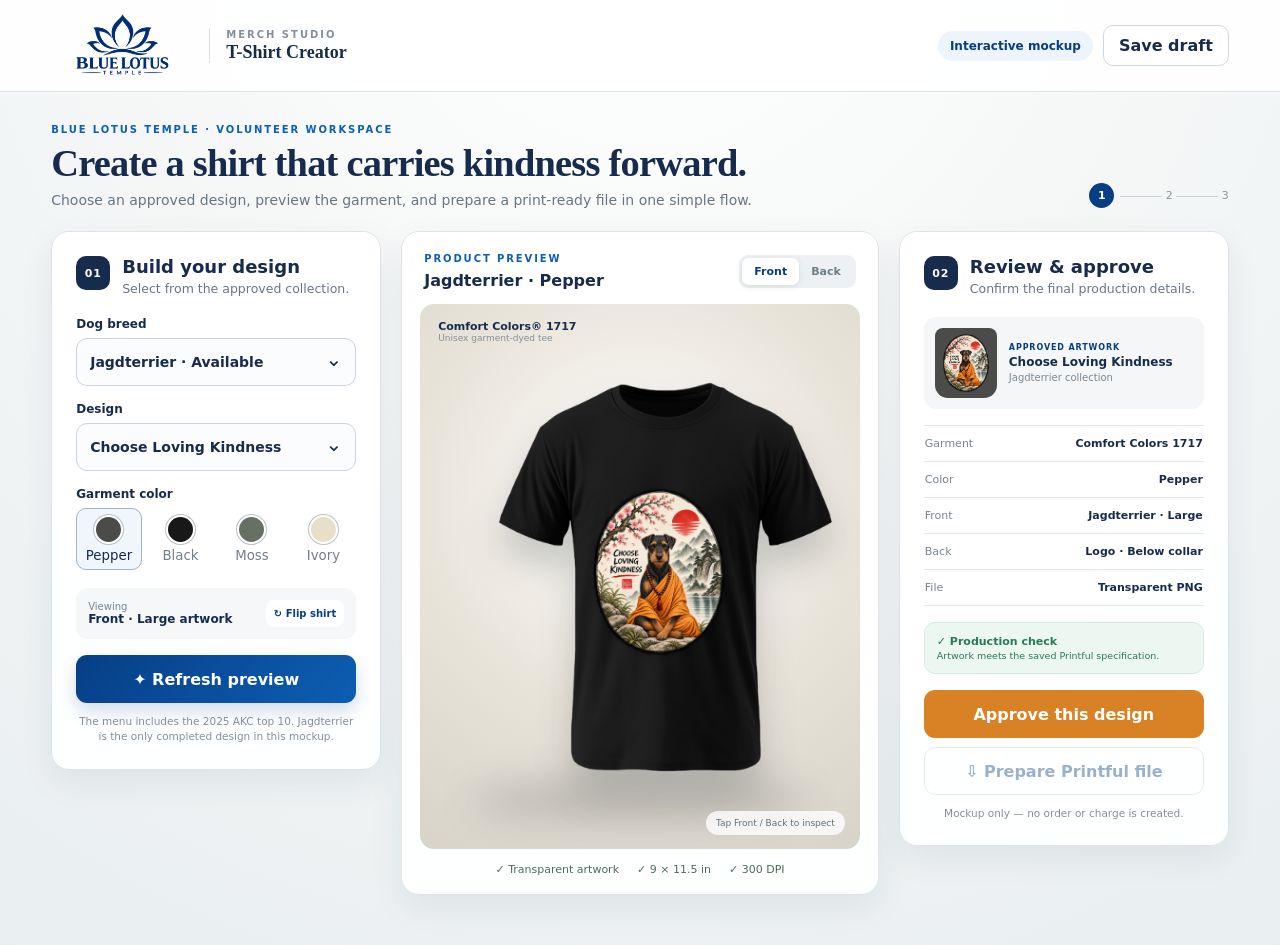
==== commit 9433274e: "Scale down front shirt artwork" ====
--- a/index.html
+++ b/index.html
@@ -8,7 +8,7 @@
     .top{height:92px;padding:0 clamp(18px,4vw,62px);display:flex;align-items:center;justify-content:space-between;background:#ffffffed;border-bottom:1px solid var(--line)}.brand{height:72px;display:flex;align-items:center;gap:16px}.brand>img{width:142px;height:67px;object-fit:contain}.divider{width:1px;height:35px;background:#d9dfe3}.brand div:last-child{display:flex;flex-direction:column;gap:2px}.brand span{font-size:10px;letter-spacing:.2em;color:#84909d;font-weight:800}.brand strong{font:600 18px Georgia,serif}.actions{display:flex;align-items:center;gap:10px}.pill{border-radius:99px;background:#edf4fb;color:var(--blue);padding:8px 12px;font-size:12px;font-weight:700}.save{border:1px solid #ced8df;background:white;border-radius:10px;padding:10px 15px;font-weight:700;color:var(--ink)}
     .intro{max-width:1480px;margin:auto;padding:32px clamp(18px,4vw,62px) 23px;display:flex;align-items:flex-end;justify-content:space-between}.kicker{margin:0 0 7px;font-size:10px;font-weight:850;letter-spacing:.19em;color:var(--blue2)}.intro h1{margin:0;font:600 clamp(25px,3vw,39px)/1.1 Georgia,serif;letter-spacing:-.02em}.intro>div>p:last-child{margin:8px 0 0;color:var(--muted);font-size:14px}.progress{font-size:11px;color:#8a949c}.progress b{display:inline-grid;place-items:center;width:25px;height:25px;border-radius:50%;background:var(--blue);color:#fff;margin:0 6px}.progress i{display:inline-block;width:42px;height:1px;background:#cbd4da;vertical-align:middle}
     .work{max-width:1480px;margin:auto;padding:0 clamp(18px,4vw,62px) 50px;display:grid;grid-template-columns:minmax(270px,330px) minmax(430px,1fr) minmax(280px,330px);gap:20px}.card{background:#fffffff7;border:1px solid var(--line);border-radius:18px;box-shadow:0 12px 35px #182c4112}.controls,.review{padding:24px;align-self:start}.heading{display:flex;gap:12px;margin-bottom:21px}.heading>b{display:grid;place-items:center;flex:0 0 34px;height:34px;border-radius:10px;background:var(--ink);color:white;font-size:11px;letter-spacing:.08em}.heading h2,.preview h2{margin:0;font-size:18px}.heading p{margin:4px 0 0;color:var(--muted);font-size:12.5px}label{display:block;margin:16px 0 7px;font-size:12px;font-weight:800}.select{position:relative}.select:after{content:"⌄";position:absolute;right:14px;top:9px;font-size:20px}.select select{appearance:none;width:100%;height:48px;border:1px solid #cad4dc;border-radius:11px;padding:0 42px 0 13px;background:#fafcfd;color:var(--ink);font-size:14px;font-weight:650}.colors{display:grid;grid-template-columns:repeat(4,1fr);gap:6px}.colors button{border:1px solid transparent;background:none;border-radius:10px;padding:6px 2px;color:#72808b}.colors button.on{border-color:#9bb3cb;background:#f0f6fb;color:var(--ink)}.colors i{display:block;width:29px;height:29px;margin:auto;border-radius:50%;border:2px solid white;box-shadow:0 0 0 1px #b7c1c7}.colors small{display:block;margin-top:4px}.placement{display:flex;justify-content:space-between;align-items:center;margin-top:18px;padding:12px;background:#f5f7f8;border-radius:11px}.placement div{display:flex;flex-direction:column}.placement span{font-size:10px;color:#7b8791}.placement strong{font-size:12px}.placement button{border:0;background:white;color:var(--blue);border-radius:8px;padding:8px;font-size:10px;font-weight:800}.primary,.approve,.export{width:100%;min-height:48px;border-radius:11px;font-weight:800}.primary{margin-top:16px;border:0;background:linear-gradient(135deg,var(--blue),var(--blue2));color:white;box-shadow:0 8px 18px #063e852e}.helper,.fine{margin:11px 3px 0;color:#83909a;font-size:10.5px;line-height:1.45;text-align:center}
-    .preview{padding:18px;min-height:664px;display:flex;flex-direction:column}.preview-head{display:flex;align-items:center;justify-content:space-between;padding:3px 4px 14px}.preview-head h2{font-size:16px}.toggle{display:flex;background:#edf1f3;border-radius:9px;padding:3px}.toggle button{border:0;background:none;border-radius:7px;padding:7px 12px;color:#6f7d87;font-size:11px;font-weight:800}.toggle button.on{background:white;color:var(--blue);box-shadow:0 2px 7px #1e303f1a}.stage{position:relative;min-height:545px;flex:1;border-radius:14px;overflow:hidden;display:grid;place-items:center;background:radial-gradient(circle at 50% 35%,#fff,#e9e4da 52%,#d7d3c9)}.stage:after{content:"";position:absolute;left:12%;right:12%;bottom:5%;height:8%;background:#222b2e2e;filter:blur(18px);border-radius:50%}.stage-note{position:absolute;top:16px;left:18px;z-index:3;display:flex;flex-direction:column;font-size:11px;font-weight:800}.stage-note small{font-size:9px;color:#879097;font-weight:400}.shirt-photo{position:relative;width:min(88%,500px);aspect-ratio:960/1212;overflow:hidden;z-index:2;filter:drop-shadow(0 22px 18px #222a2d38)}.garment-photo{position:absolute;top:0;width:200%;height:100%;max-width:none;object-fit:fill;transition:filter .25s ease}.shirt-photo.front .garment-photo{left:0}.shirt-photo.back .garment-photo{left:-100%}.art{position:absolute;width:43%;left:55%;top:49%;transform:translate(-50%,-50%);filter:drop-shadow(0 2px 2px #0003)}.back-mark{position:absolute;width:18%;left:47%;top:24%;transform:translate(-50%,-50%);filter:brightness(0) invert(1);opacity:.9}.hide{display:none}.hint{position:absolute;z-index:3;bottom:14px;right:15px;background:#ffffffcc;border-radius:99px;padding:7px 10px;font-size:9px;color:#61707a}.specs{display:flex;justify-content:center;gap:18px;flex-wrap:wrap;padding-top:14px;color:#4f6c5d;font-size:11px}
+    .preview{padding:18px;min-height:664px;display:flex;flex-direction:column}.preview-head{display:flex;align-items:center;justify-content:space-between;padding:3px 4px 14px}.preview-head h2{font-size:16px}.toggle{display:flex;background:#edf1f3;border-radius:9px;padding:3px}.toggle button{border:0;background:none;border-radius:7px;padding:7px 12px;color:#6f7d87;font-size:11px;font-weight:800}.toggle button.on{background:white;color:var(--blue);box-shadow:0 2px 7px #1e303f1a}.stage{position:relative;min-height:545px;flex:1;border-radius:14px;overflow:hidden;display:grid;place-items:center;background:radial-gradient(circle at 50% 35%,#fff,#e9e4da 52%,#d7d3c9)}.stage:after{content:"";position:absolute;left:12%;right:12%;bottom:5%;height:8%;background:#222b2e2e;filter:blur(18px);border-radius:50%}.stage-note{position:absolute;top:16px;left:18px;z-index:3;display:flex;flex-direction:column;font-size:11px;font-weight:800}.stage-note small{font-size:9px;color:#879097;font-weight:400}.shirt-photo{position:relative;width:min(88%,500px);aspect-ratio:960/1212;overflow:hidden;z-index:2;filter:drop-shadow(0 22px 18px #222a2d38)}.garment-photo{position:absolute;top:0;width:200%;height:100%;max-width:none;object-fit:fill;transition:filter .25s ease}.shirt-photo.front .garment-photo{left:0}.shirt-photo.back .garment-photo{left:-100%}.art{position:absolute;width:34%;left:55%;top:49%;transform:translate(-50%,-50%);filter:drop-shadow(0 2px 2px #0003)}.back-mark{position:absolute;width:18%;left:47%;top:24%;transform:translate(-50%,-50%);filter:brightness(0) invert(1);opacity:.9}.hide{display:none}.hint{position:absolute;z-index:3;bottom:14px;right:15px;background:#ffffffcc;border-radius:99px;padding:7px 10px;font-size:9px;color:#61707a}.specs{display:flex;justify-content:center;gap:18px;flex-wrap:wrap;padding-top:14px;color:#4f6c5d;font-size:11px}
     .mini{display:flex;gap:12px;align-items:center;padding:11px;background:#f4f6f7;border-radius:12px;margin-bottom:16px}.mini-shirt{width:62px;height:70px;border-radius:8px 8px 13px 13px;display:grid;place-items:center}.mini-shirt img{max-height:58px;max-width:47px}.mini>div:last-child{display:flex;flex-direction:column}.mini small{font-size:8px;letter-spacing:.11em;color:var(--blue);font-weight:850}.mini strong{font-size:12px;margin:3px 0}.mini span{font-size:10px;color:#7b8791}.review dl{margin:0;border-top:1px solid #e4e8eb}.review dl div{display:flex;justify-content:space-between;padding:11px 1px;border-bottom:1px solid #e4e8eb}.review dt{font-size:11px;color:#788590}.review dd{margin:0;text-align:right;font-size:11px;font-weight:750}.quality{margin:16px 0;padding:12px;background:#edf7f1;border:1px solid #d6eadc;border-radius:11px;color:var(--green);font-size:11px}.quality span{display:block;margin-top:2px;font-size:9.5px}.approve{border:0;background:var(--orange);color:white}.approve.done{background:var(--green)}.export{margin-top:9px;border:1px solid #bdcbd6;background:white;color:var(--blue)}.export:disabled{opacity:.4}.success{display:none;margin:10px 0 0;padding:9px;border-radius:9px;background:#eaf5ee;color:var(--green);font-size:10px;text-align:center}.success.show{display:block}
     @media(max-width:1100px){.work{grid-template-columns:300px 1fr}.review{grid-column:1/-1}.preview{min-height:620px}.stage{min-height:500px}}@media(max-width:720px){.top{height:76px;padding:0 14px}.brand{height:60px}.brand>img{width:105px;height:54px}.divider,.brand div:last-child,.pill{display:none}.save{padding:8px 11px;font-size:12px}.intro{padding:22px 16px 16px;display:block}.progress{display:none}.work{padding:0 12px 30px;display:flex;flex-direction:column;gap:12px}.preview{order:-1;min-height:auto;padding:13px}.stage{min-height:430px}.shirt-photo{width:100%}.controls,.review{padding:19px}.stage-note{display:none}.hint{left:50%;right:auto;transform:translateX(-50%);white-space:nowrap}}
     .coming-soon{position:absolute;z-index:4;left:50%;top:48%;transform:translate(-50%,-50%);width:min(76%,300px);padding:18px;background:#ffffffe8;border:1px solid #fffffff5;box-shadow:0 14px 35px #1e2a3226;backdrop-filter:blur(8px);border-radius:14px;text-align:center;display:flex;flex-direction:column}.coming-soon span{font-size:10px;letter-spacing:.13em;color:var(--blue);font-weight:850;text-transform:uppercase}.coming-soon strong{margin:5px 0;font:600 20px Georgia,serif}.coming-soon small{font-size:11px;color:#74808a;line-height:1.35}.coming-soon.hide{display:none}.quality.unavailable{background:#f5f6f7;border-color:#e1e5e8;color:#78838c}.approve:disabled{background:#aab3ba;cursor:not-allowed}
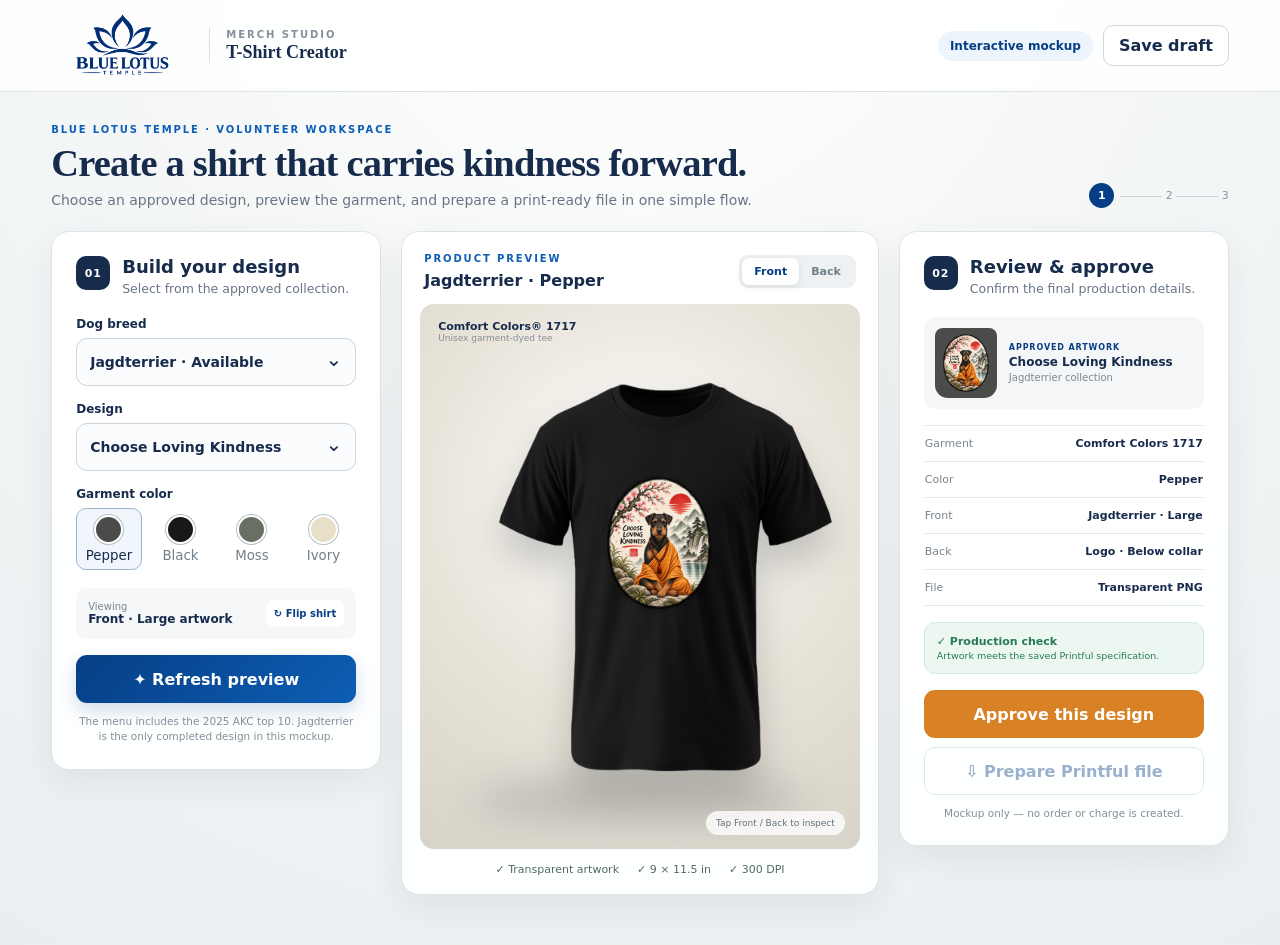
==== commit db5c077c: "Reduce and raise front artwork" ====
--- a/index.html
+++ b/index.html
@@ -8,7 +8,7 @@
     .top{height:92px;padding:0 clamp(18px,4vw,62px);display:flex;align-items:center;justify-content:space-between;background:#ffffffed;border-bottom:1px solid var(--line)}.brand{height:72px;display:flex;align-items:center;gap:16px}.brand>img{width:142px;height:67px;object-fit:contain}.divider{width:1px;height:35px;background:#d9dfe3}.brand div:last-child{display:flex;flex-direction:column;gap:2px}.brand span{font-size:10px;letter-spacing:.2em;color:#84909d;font-weight:800}.brand strong{font:600 18px Georgia,serif}.actions{display:flex;align-items:center;gap:10px}.pill{border-radius:99px;background:#edf4fb;color:var(--blue);padding:8px 12px;font-size:12px;font-weight:700}.save{border:1px solid #ced8df;background:white;border-radius:10px;padding:10px 15px;font-weight:700;color:var(--ink)}
     .intro{max-width:1480px;margin:auto;padding:32px clamp(18px,4vw,62px) 23px;display:flex;align-items:flex-end;justify-content:space-between}.kicker{margin:0 0 7px;font-size:10px;font-weight:850;letter-spacing:.19em;color:var(--blue2)}.intro h1{margin:0;font:600 clamp(25px,3vw,39px)/1.1 Georgia,serif;letter-spacing:-.02em}.intro>div>p:last-child{margin:8px 0 0;color:var(--muted);font-size:14px}.progress{font-size:11px;color:#8a949c}.progress b{display:inline-grid;place-items:center;width:25px;height:25px;border-radius:50%;background:var(--blue);color:#fff;margin:0 6px}.progress i{display:inline-block;width:42px;height:1px;background:#cbd4da;vertical-align:middle}
     .work{max-width:1480px;margin:auto;padding:0 clamp(18px,4vw,62px) 50px;display:grid;grid-template-columns:minmax(270px,330px) minmax(430px,1fr) minmax(280px,330px);gap:20px}.card{background:#fffffff7;border:1px solid var(--line);border-radius:18px;box-shadow:0 12px 35px #182c4112}.controls,.review{padding:24px;align-self:start}.heading{display:flex;gap:12px;margin-bottom:21px}.heading>b{display:grid;place-items:center;flex:0 0 34px;height:34px;border-radius:10px;background:var(--ink);color:white;font-size:11px;letter-spacing:.08em}.heading h2,.preview h2{margin:0;font-size:18px}.heading p{margin:4px 0 0;color:var(--muted);font-size:12.5px}label{display:block;margin:16px 0 7px;font-size:12px;font-weight:800}.select{position:relative}.select:after{content:"⌄";position:absolute;right:14px;top:9px;font-size:20px}.select select{appearance:none;width:100%;height:48px;border:1px solid #cad4dc;border-radius:11px;padding:0 42px 0 13px;background:#fafcfd;color:var(--ink);font-size:14px;font-weight:650}.colors{display:grid;grid-template-columns:repeat(4,1fr);gap:6px}.colors button{border:1px solid transparent;background:none;border-radius:10px;padding:6px 2px;color:#72808b}.colors button.on{border-color:#9bb3cb;background:#f0f6fb;color:var(--ink)}.colors i{display:block;width:29px;height:29px;margin:auto;border-radius:50%;border:2px solid white;box-shadow:0 0 0 1px #b7c1c7}.colors small{display:block;margin-top:4px}.placement{display:flex;justify-content:space-between;align-items:center;margin-top:18px;padding:12px;background:#f5f7f8;border-radius:11px}.placement div{display:flex;flex-direction:column}.placement span{font-size:10px;color:#7b8791}.placement strong{font-size:12px}.placement button{border:0;background:white;color:var(--blue);border-radius:8px;padding:8px;font-size:10px;font-weight:800}.primary,.approve,.export{width:100%;min-height:48px;border-radius:11px;font-weight:800}.primary{margin-top:16px;border:0;background:linear-gradient(135deg,var(--blue),var(--blue2));color:white;box-shadow:0 8px 18px #063e852e}.helper,.fine{margin:11px 3px 0;color:#83909a;font-size:10.5px;line-height:1.45;text-align:center}
-    .preview{padding:18px;min-height:664px;display:flex;flex-direction:column}.preview-head{display:flex;align-items:center;justify-content:space-between;padding:3px 4px 14px}.preview-head h2{font-size:16px}.toggle{display:flex;background:#edf1f3;border-radius:9px;padding:3px}.toggle button{border:0;background:none;border-radius:7px;padding:7px 12px;color:#6f7d87;font-size:11px;font-weight:800}.toggle button.on{background:white;color:var(--blue);box-shadow:0 2px 7px #1e303f1a}.stage{position:relative;min-height:545px;flex:1;border-radius:14px;overflow:hidden;display:grid;place-items:center;background:radial-gradient(circle at 50% 35%,#fff,#e9e4da 52%,#d7d3c9)}.stage:after{content:"";position:absolute;left:12%;right:12%;bottom:5%;height:8%;background:#222b2e2e;filter:blur(18px);border-radius:50%}.stage-note{position:absolute;top:16px;left:18px;z-index:3;display:flex;flex-direction:column;font-size:11px;font-weight:800}.stage-note small{font-size:9px;color:#879097;font-weight:400}.shirt-photo{position:relative;width:min(88%,500px);aspect-ratio:960/1212;overflow:hidden;z-index:2;filter:drop-shadow(0 22px 18px #222a2d38)}.garment-photo{position:absolute;top:0;width:200%;height:100%;max-width:none;object-fit:fill;transition:filter .25s ease}.shirt-photo.front .garment-photo{left:0}.shirt-photo.back .garment-photo{left:-100%}.art{position:absolute;width:34%;left:55%;top:49%;transform:translate(-50%,-50%);filter:drop-shadow(0 2px 2px #0003)}.back-mark{position:absolute;width:18%;left:47%;top:24%;transform:translate(-50%,-50%);filter:brightness(0) invert(1);opacity:.9}.hide{display:none}.hint{position:absolute;z-index:3;bottom:14px;right:15px;background:#ffffffcc;border-radius:99px;padding:7px 10px;font-size:9px;color:#61707a}.specs{display:flex;justify-content:center;gap:18px;flex-wrap:wrap;padding-top:14px;color:#4f6c5d;font-size:11px}
+    .preview{padding:18px;min-height:664px;display:flex;flex-direction:column}.preview-head{display:flex;align-items:center;justify-content:space-between;padding:3px 4px 14px}.preview-head h2{font-size:16px}.toggle{display:flex;background:#edf1f3;border-radius:9px;padding:3px}.toggle button{border:0;background:none;border-radius:7px;padding:7px 12px;color:#6f7d87;font-size:11px;font-weight:800}.toggle button.on{background:white;color:var(--blue);box-shadow:0 2px 7px #1e303f1a}.stage{position:relative;min-height:545px;flex:1;border-radius:14px;overflow:hidden;display:grid;place-items:center;background:radial-gradient(circle at 50% 35%,#fff,#e9e4da 52%,#d7d3c9)}.stage:after{content:"";position:absolute;left:12%;right:12%;bottom:5%;height:8%;background:#222b2e2e;filter:blur(18px);border-radius:50%}.stage-note{position:absolute;top:16px;left:18px;z-index:3;display:flex;flex-direction:column;font-size:11px;font-weight:800}.stage-note small{font-size:9px;color:#879097;font-weight:400}.shirt-photo{position:relative;width:min(88%,500px);aspect-ratio:960/1212;overflow:hidden;z-index:2;filter:drop-shadow(0 22px 18px #222a2d38)}.garment-photo{position:absolute;top:0;width:200%;height:100%;max-width:none;object-fit:fill;transition:filter .25s ease}.shirt-photo.front .garment-photo{left:0}.shirt-photo.back .garment-photo{left:-100%}.art{position:absolute;width:27%;left:55%;top:43%;transform:translate(-50%,-50%);filter:drop-shadow(0 2px 2px #0003)}.back-mark{position:absolute;width:18%;left:47%;top:24%;transform:translate(-50%,-50%);filter:brightness(0) invert(1);opacity:.9}.hide{display:none}.hint{position:absolute;z-index:3;bottom:14px;right:15px;background:#ffffffcc;border-radius:99px;padding:7px 10px;font-size:9px;color:#61707a}.specs{display:flex;justify-content:center;gap:18px;flex-wrap:wrap;padding-top:14px;color:#4f6c5d;font-size:11px}
     .mini{display:flex;gap:12px;align-items:center;padding:11px;background:#f4f6f7;border-radius:12px;margin-bottom:16px}.mini-shirt{width:62px;height:70px;border-radius:8px 8px 13px 13px;display:grid;place-items:center}.mini-shirt img{max-height:58px;max-width:47px}.mini>div:last-child{display:flex;flex-direction:column}.mini small{font-size:8px;letter-spacing:.11em;color:var(--blue);font-weight:850}.mini strong{font-size:12px;margin:3px 0}.mini span{font-size:10px;color:#7b8791}.review dl{margin:0;border-top:1px solid #e4e8eb}.review dl div{display:flex;justify-content:space-between;padding:11px 1px;border-bottom:1px solid #e4e8eb}.review dt{font-size:11px;color:#788590}.review dd{margin:0;text-align:right;font-size:11px;font-weight:750}.quality{margin:16px 0;padding:12px;background:#edf7f1;border:1px solid #d6eadc;border-radius:11px;color:var(--green);font-size:11px}.quality span{display:block;margin-top:2px;font-size:9.5px}.approve{border:0;background:var(--orange);color:white}.approve.done{background:var(--green)}.export{margin-top:9px;border:1px solid #bdcbd6;background:white;color:var(--blue)}.export:disabled{opacity:.4}.success{display:none;margin:10px 0 0;padding:9px;border-radius:9px;background:#eaf5ee;color:var(--green);font-size:10px;text-align:center}.success.show{display:block}
     @media(max-width:1100px){.work{grid-template-columns:300px 1fr}.review{grid-column:1/-1}.preview{min-height:620px}.stage{min-height:500px}}@media(max-width:720px){.top{height:76px;padding:0 14px}.brand{height:60px}.brand>img{width:105px;height:54px}.divider,.brand div:last-child,.pill{display:none}.save{padding:8px 11px;font-size:12px}.intro{padding:22px 16px 16px;display:block}.progress{display:none}.work{padding:0 12px 30px;display:flex;flex-direction:column;gap:12px}.preview{order:-1;min-height:auto;padding:13px}.stage{min-height:430px}.shirt-photo{width:100%}.controls,.review{padding:19px}.stage-note{display:none}.hint{left:50%;right:auto;transform:translateX(-50%);white-space:nowrap}}
     .coming-soon{position:absolute;z-index:4;left:50%;top:48%;transform:translate(-50%,-50%);width:min(76%,300px);padding:18px;background:#ffffffe8;border:1px solid #fffffff5;box-shadow:0 14px 35px #1e2a3226;backdrop-filter:blur(8px);border-radius:14px;text-align:center;display:flex;flex-direction:column}.coming-soon span{font-size:10px;letter-spacing:.13em;color:var(--blue);font-weight:850;text-transform:uppercase}.coming-soon strong{margin:5px 0;font:600 20px Georgia,serif}.coming-soon small{font-size:11px;color:#74808a;line-height:1.35}.coming-soon.hide{display:none}.quality.unavailable{background:#f5f6f7;border-color:#e1e5e8;color:#78838c}.approve:disabled{background:#aab3ba;cursor:not-allowed}
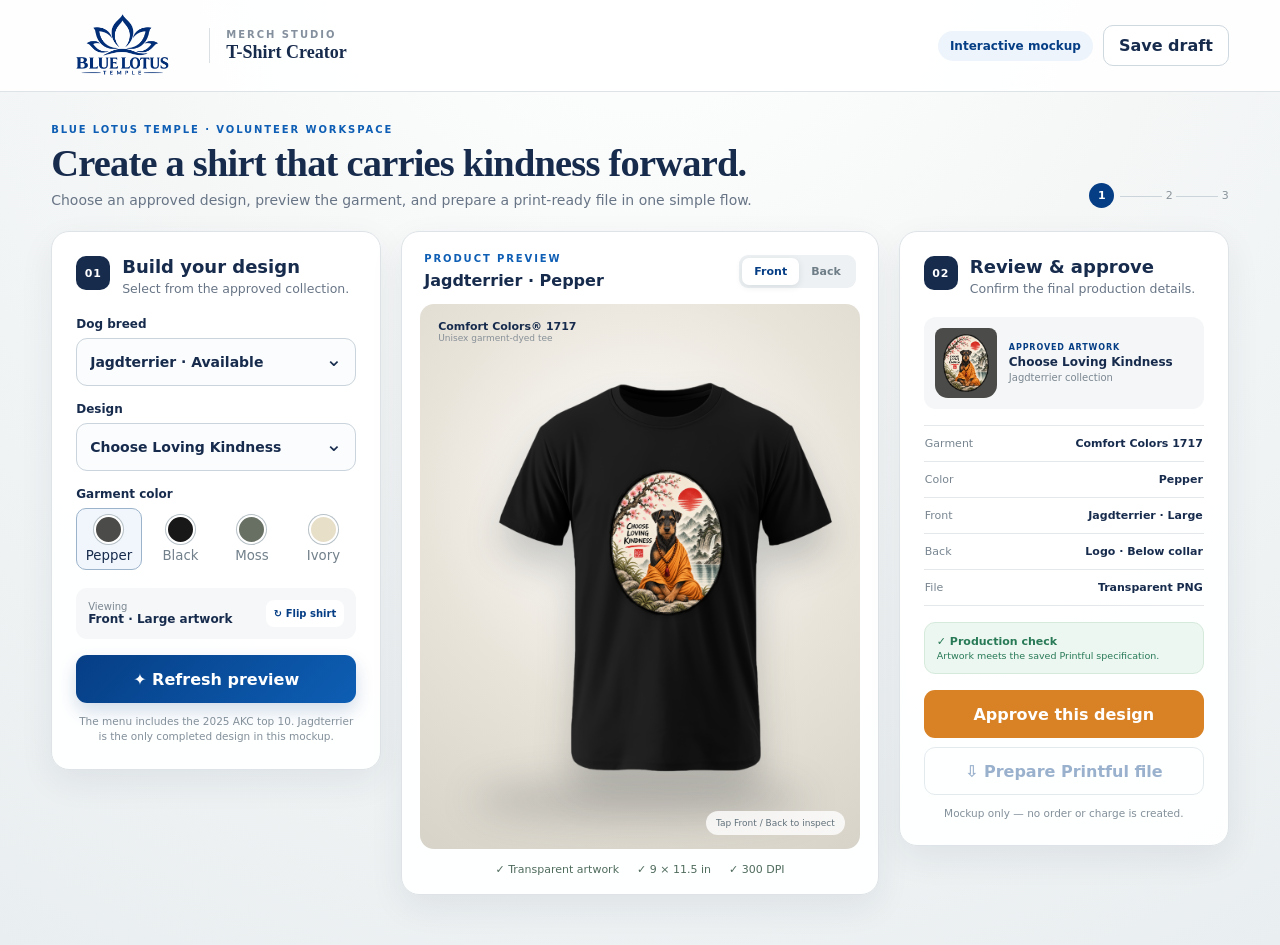
==== commit 1330c109: "Enlarge and center front artwork" ====
--- a/index.html
+++ b/index.html
@@ -8,7 +8,7 @@
     .top{height:92px;padding:0 clamp(18px,4vw,62px);display:flex;align-items:center;justify-content:space-between;background:#ffffffed;border-bottom:1px solid var(--line)}.brand{height:72px;display:flex;align-items:center;gap:16px}.brand>img{width:142px;height:67px;object-fit:contain}.divider{width:1px;height:35px;background:#d9dfe3}.brand div:last-child{display:flex;flex-direction:column;gap:2px}.brand span{font-size:10px;letter-spacing:.2em;color:#84909d;font-weight:800}.brand strong{font:600 18px Georgia,serif}.actions{display:flex;align-items:center;gap:10px}.pill{border-radius:99px;background:#edf4fb;color:var(--blue);padding:8px 12px;font-size:12px;font-weight:700}.save{border:1px solid #ced8df;background:white;border-radius:10px;padding:10px 15px;font-weight:700;color:var(--ink)}
     .intro{max-width:1480px;margin:auto;padding:32px clamp(18px,4vw,62px) 23px;display:flex;align-items:flex-end;justify-content:space-between}.kicker{margin:0 0 7px;font-size:10px;font-weight:850;letter-spacing:.19em;color:var(--blue2)}.intro h1{margin:0;font:600 clamp(25px,3vw,39px)/1.1 Georgia,serif;letter-spacing:-.02em}.intro>div>p:last-child{margin:8px 0 0;color:var(--muted);font-size:14px}.progress{font-size:11px;color:#8a949c}.progress b{display:inline-grid;place-items:center;width:25px;height:25px;border-radius:50%;background:var(--blue);color:#fff;margin:0 6px}.progress i{display:inline-block;width:42px;height:1px;background:#cbd4da;vertical-align:middle}
     .work{max-width:1480px;margin:auto;padding:0 clamp(18px,4vw,62px) 50px;display:grid;grid-template-columns:minmax(270px,330px) minmax(430px,1fr) minmax(280px,330px);gap:20px}.card{background:#fffffff7;border:1px solid var(--line);border-radius:18px;box-shadow:0 12px 35px #182c4112}.controls,.review{padding:24px;align-self:start}.heading{display:flex;gap:12px;margin-bottom:21px}.heading>b{display:grid;place-items:center;flex:0 0 34px;height:34px;border-radius:10px;background:var(--ink);color:white;font-size:11px;letter-spacing:.08em}.heading h2,.preview h2{margin:0;font-size:18px}.heading p{margin:4px 0 0;color:var(--muted);font-size:12.5px}label{display:block;margin:16px 0 7px;font-size:12px;font-weight:800}.select{position:relative}.select:after{content:"⌄";position:absolute;right:14px;top:9px;font-size:20px}.select select{appearance:none;width:100%;height:48px;border:1px solid #cad4dc;border-radius:11px;padding:0 42px 0 13px;background:#fafcfd;color:var(--ink);font-size:14px;font-weight:650}.colors{display:grid;grid-template-columns:repeat(4,1fr);gap:6px}.colors button{border:1px solid transparent;background:none;border-radius:10px;padding:6px 2px;color:#72808b}.colors button.on{border-color:#9bb3cb;background:#f0f6fb;color:var(--ink)}.colors i{display:block;width:29px;height:29px;margin:auto;border-radius:50%;border:2px solid white;box-shadow:0 0 0 1px #b7c1c7}.colors small{display:block;margin-top:4px}.placement{display:flex;justify-content:space-between;align-items:center;margin-top:18px;padding:12px;background:#f5f7f8;border-radius:11px}.placement div{display:flex;flex-direction:column}.placement span{font-size:10px;color:#7b8791}.placement strong{font-size:12px}.placement button{border:0;background:white;color:var(--blue);border-radius:8px;padding:8px;font-size:10px;font-weight:800}.primary,.approve,.export{width:100%;min-height:48px;border-radius:11px;font-weight:800}.primary{margin-top:16px;border:0;background:linear-gradient(135deg,var(--blue),var(--blue2));color:white;box-shadow:0 8px 18px #063e852e}.helper,.fine{margin:11px 3px 0;color:#83909a;font-size:10.5px;line-height:1.45;text-align:center}
-    .preview{padding:18px;min-height:664px;display:flex;flex-direction:column}.preview-head{display:flex;align-items:center;justify-content:space-between;padding:3px 4px 14px}.preview-head h2{font-size:16px}.toggle{display:flex;background:#edf1f3;border-radius:9px;padding:3px}.toggle button{border:0;background:none;border-radius:7px;padding:7px 12px;color:#6f7d87;font-size:11px;font-weight:800}.toggle button.on{background:white;color:var(--blue);box-shadow:0 2px 7px #1e303f1a}.stage{position:relative;min-height:545px;flex:1;border-radius:14px;overflow:hidden;display:grid;place-items:center;background:radial-gradient(circle at 50% 35%,#fff,#e9e4da 52%,#d7d3c9)}.stage:after{content:"";position:absolute;left:12%;right:12%;bottom:5%;height:8%;background:#222b2e2e;filter:blur(18px);border-radius:50%}.stage-note{position:absolute;top:16px;left:18px;z-index:3;display:flex;flex-direction:column;font-size:11px;font-weight:800}.stage-note small{font-size:9px;color:#879097;font-weight:400}.shirt-photo{position:relative;width:min(88%,500px);aspect-ratio:960/1212;overflow:hidden;z-index:2;filter:drop-shadow(0 22px 18px #222a2d38)}.garment-photo{position:absolute;top:0;width:200%;height:100%;max-width:none;object-fit:fill;transition:filter .25s ease}.shirt-photo.front .garment-photo{left:0}.shirt-photo.back .garment-photo{left:-100%}.art{position:absolute;width:27%;left:55%;top:43%;transform:translate(-50%,-50%);filter:drop-shadow(0 2px 2px #0003)}.back-mark{position:absolute;width:18%;left:47%;top:24%;transform:translate(-50%,-50%);filter:brightness(0) invert(1);opacity:.9}.hide{display:none}.hint{position:absolute;z-index:3;bottom:14px;right:15px;background:#ffffffcc;border-radius:99px;padding:7px 10px;font-size:9px;color:#61707a}.specs{display:flex;justify-content:center;gap:18px;flex-wrap:wrap;padding-top:14px;color:#4f6c5d;font-size:11px}
+    .preview{padding:18px;min-height:664px;display:flex;flex-direction:column}.preview-head{display:flex;align-items:center;justify-content:space-between;padding:3px 4px 14px}.preview-head h2{font-size:16px}.toggle{display:flex;background:#edf1f3;border-radius:9px;padding:3px}.toggle button{border:0;background:none;border-radius:7px;padding:7px 12px;color:#6f7d87;font-size:11px;font-weight:800}.toggle button.on{background:white;color:var(--blue);box-shadow:0 2px 7px #1e303f1a}.stage{position:relative;min-height:545px;flex:1;border-radius:14px;overflow:hidden;display:grid;place-items:center;background:radial-gradient(circle at 50% 35%,#fff,#e9e4da 52%,#d7d3c9)}.stage:after{content:"";position:absolute;left:12%;right:12%;bottom:5%;height:8%;background:#222b2e2e;filter:blur(18px);border-radius:50%}.stage-note{position:absolute;top:16px;left:18px;z-index:3;display:flex;flex-direction:column;font-size:11px;font-weight:800}.stage-note small{font-size:9px;color:#879097;font-weight:400}.shirt-photo{position:relative;width:min(88%,500px);aspect-ratio:960/1212;overflow:hidden;z-index:2;filter:drop-shadow(0 22px 18px #222a2d38)}.garment-photo{position:absolute;top:0;width:200%;height:100%;max-width:none;object-fit:fill;transition:filter .25s ease}.shirt-photo.front .garment-photo{left:0}.shirt-photo.back .garment-photo{left:-100%}.art{position:absolute;width:30%;left:57%;top:43%;transform:translate(-50%,-50%);filter:drop-shadow(0 2px 2px #0003)}.back-mark{position:absolute;width:18%;left:47%;top:24%;transform:translate(-50%,-50%);filter:brightness(0) invert(1);opacity:.9}.hide{display:none}.hint{position:absolute;z-index:3;bottom:14px;right:15px;background:#ffffffcc;border-radius:99px;padding:7px 10px;font-size:9px;color:#61707a}.specs{display:flex;justify-content:center;gap:18px;flex-wrap:wrap;padding-top:14px;color:#4f6c5d;font-size:11px}
     .mini{display:flex;gap:12px;align-items:center;padding:11px;background:#f4f6f7;border-radius:12px;margin-bottom:16px}.mini-shirt{width:62px;height:70px;border-radius:8px 8px 13px 13px;display:grid;place-items:center}.mini-shirt img{max-height:58px;max-width:47px}.mini>div:last-child{display:flex;flex-direction:column}.mini small{font-size:8px;letter-spacing:.11em;color:var(--blue);font-weight:850}.mini strong{font-size:12px;margin:3px 0}.mini span{font-size:10px;color:#7b8791}.review dl{margin:0;border-top:1px solid #e4e8eb}.review dl div{display:flex;justify-content:space-between;padding:11px 1px;border-bottom:1px solid #e4e8eb}.review dt{font-size:11px;color:#788590}.review dd{margin:0;text-align:right;font-size:11px;font-weight:750}.quality{margin:16px 0;padding:12px;background:#edf7f1;border:1px solid #d6eadc;border-radius:11px;color:var(--green);font-size:11px}.quality span{display:block;margin-top:2px;font-size:9.5px}.approve{border:0;background:var(--orange);color:white}.approve.done{background:var(--green)}.export{margin-top:9px;border:1px solid #bdcbd6;background:white;color:var(--blue)}.export:disabled{opacity:.4}.success{display:none;margin:10px 0 0;padding:9px;border-radius:9px;background:#eaf5ee;color:var(--green);font-size:10px;text-align:center}.success.show{display:block}
     @media(max-width:1100px){.work{grid-template-columns:300px 1fr}.review{grid-column:1/-1}.preview{min-height:620px}.stage{min-height:500px}}@media(max-width:720px){.top{height:76px;padding:0 14px}.brand{height:60px}.brand>img{width:105px;height:54px}.divider,.brand div:last-child,.pill{display:none}.save{padding:8px 11px;font-size:12px}.intro{padding:22px 16px 16px;display:block}.progress{display:none}.work{padding:0 12px 30px;display:flex;flex-direction:column;gap:12px}.preview{order:-1;min-height:auto;padding:13px}.stage{min-height:430px}.shirt-photo{width:100%}.controls,.review{padding:19px}.stage-note{display:none}.hint{left:50%;right:auto;transform:translateX(-50%);white-space:nowrap}}
     .coming-soon{position:absolute;z-index:4;left:50%;top:48%;transform:translate(-50%,-50%);width:min(76%,300px);padding:18px;background:#ffffffe8;border:1px solid #fffffff5;box-shadow:0 14px 35px #1e2a3226;backdrop-filter:blur(8px);border-radius:14px;text-align:center;display:flex;flex-direction:column}.coming-soon span{font-size:10px;letter-spacing:.13em;color:var(--blue);font-weight:850;text-transform:uppercase}.coming-soon strong{margin:5px 0;font:600 20px Georgia,serif}.coming-soon small{font-size:11px;color:#74808a;line-height:1.35}.coming-soon.hide{display:none}.quality.unavailable{background:#f5f6f7;border-color:#e1e5e8;color:#78838c}.approve:disabled{background:#aab3ba;cursor:not-allowed}
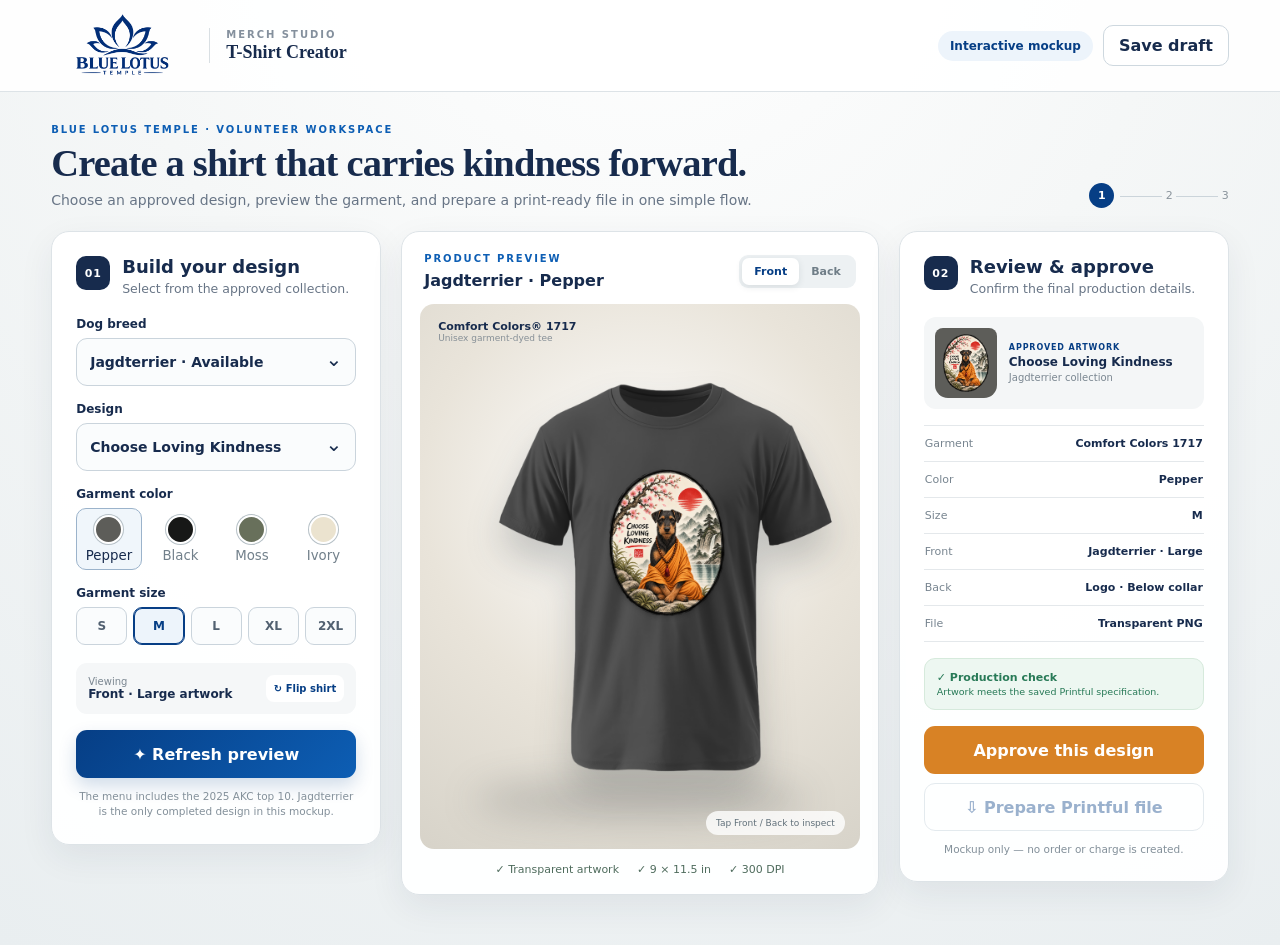
==== commit 428d76bb: "Correct shirt colors and add sizes" ====
--- a/index.html
+++ b/index.html
@@ -11,7 +11,7 @@
     .preview{padding:18px;min-height:664px;display:flex;flex-direction:column}.preview-head{display:flex;align-items:center;justify-content:space-between;padding:3px 4px 14px}.preview-head h2{font-size:16px}.toggle{display:flex;background:#edf1f3;border-radius:9px;padding:3px}.toggle button{border:0;background:none;border-radius:7px;padding:7px 12px;color:#6f7d87;font-size:11px;font-weight:800}.toggle button.on{background:white;color:var(--blue);box-shadow:0 2px 7px #1e303f1a}.stage{position:relative;min-height:545px;flex:1;border-radius:14px;overflow:hidden;display:grid;place-items:center;background:radial-gradient(circle at 50% 35%,#fff,#e9e4da 52%,#d7d3c9)}.stage:after{content:"";position:absolute;left:12%;right:12%;bottom:5%;height:8%;background:#222b2e2e;filter:blur(18px);border-radius:50%}.stage-note{position:absolute;top:16px;left:18px;z-index:3;display:flex;flex-direction:column;font-size:11px;font-weight:800}.stage-note small{font-size:9px;color:#879097;font-weight:400}.shirt-photo{position:relative;width:min(88%,500px);aspect-ratio:960/1212;overflow:hidden;z-index:2;filter:drop-shadow(0 22px 18px #222a2d38)}.garment-photo{position:absolute;top:0;width:200%;height:100%;max-width:none;object-fit:fill;transition:filter .25s ease}.shirt-photo.front .garment-photo{left:0}.shirt-photo.back .garment-photo{left:-100%}.art{position:absolute;width:30%;left:57%;top:43%;transform:translate(-50%,-50%);filter:drop-shadow(0 2px 2px #0003)}.back-mark{position:absolute;width:18%;left:47%;top:24%;transform:translate(-50%,-50%);filter:brightness(0) invert(1);opacity:.9}.hide{display:none}.hint{position:absolute;z-index:3;bottom:14px;right:15px;background:#ffffffcc;border-radius:99px;padding:7px 10px;font-size:9px;color:#61707a}.specs{display:flex;justify-content:center;gap:18px;flex-wrap:wrap;padding-top:14px;color:#4f6c5d;font-size:11px}
     .mini{display:flex;gap:12px;align-items:center;padding:11px;background:#f4f6f7;border-radius:12px;margin-bottom:16px}.mini-shirt{width:62px;height:70px;border-radius:8px 8px 13px 13px;display:grid;place-items:center}.mini-shirt img{max-height:58px;max-width:47px}.mini>div:last-child{display:flex;flex-direction:column}.mini small{font-size:8px;letter-spacing:.11em;color:var(--blue);font-weight:850}.mini strong{font-size:12px;margin:3px 0}.mini span{font-size:10px;color:#7b8791}.review dl{margin:0;border-top:1px solid #e4e8eb}.review dl div{display:flex;justify-content:space-between;padding:11px 1px;border-bottom:1px solid #e4e8eb}.review dt{font-size:11px;color:#788590}.review dd{margin:0;text-align:right;font-size:11px;font-weight:750}.quality{margin:16px 0;padding:12px;background:#edf7f1;border:1px solid #d6eadc;border-radius:11px;color:var(--green);font-size:11px}.quality span{display:block;margin-top:2px;font-size:9.5px}.approve{border:0;background:var(--orange);color:white}.approve.done{background:var(--green)}.export{margin-top:9px;border:1px solid #bdcbd6;background:white;color:var(--blue)}.export:disabled{opacity:.4}.success{display:none;margin:10px 0 0;padding:9px;border-radius:9px;background:#eaf5ee;color:var(--green);font-size:10px;text-align:center}.success.show{display:block}
     @media(max-width:1100px){.work{grid-template-columns:300px 1fr}.review{grid-column:1/-1}.preview{min-height:620px}.stage{min-height:500px}}@media(max-width:720px){.top{height:76px;padding:0 14px}.brand{height:60px}.brand>img{width:105px;height:54px}.divider,.brand div:last-child,.pill{display:none}.save{padding:8px 11px;font-size:12px}.intro{padding:22px 16px 16px;display:block}.progress{display:none}.work{padding:0 12px 30px;display:flex;flex-direction:column;gap:12px}.preview{order:-1;min-height:auto;padding:13px}.stage{min-height:430px}.shirt-photo{width:100%}.controls,.review{padding:19px}.stage-note{display:none}.hint{left:50%;right:auto;transform:translateX(-50%);white-space:nowrap}}
-    .coming-soon{position:absolute;z-index:4;left:50%;top:48%;transform:translate(-50%,-50%);width:min(76%,300px);padding:18px;background:#ffffffe8;border:1px solid #fffffff5;box-shadow:0 14px 35px #1e2a3226;backdrop-filter:blur(8px);border-radius:14px;text-align:center;display:flex;flex-direction:column}.coming-soon span{font-size:10px;letter-spacing:.13em;color:var(--blue);font-weight:850;text-transform:uppercase}.coming-soon strong{margin:5px 0;font:600 20px Georgia,serif}.coming-soon small{font-size:11px;color:#74808a;line-height:1.35}.coming-soon.hide{display:none}.quality.unavailable{background:#f5f6f7;border-color:#e1e5e8;color:#78838c}.approve:disabled{background:#aab3ba;cursor:not-allowed}
+    .coming-soon{position:absolute;z-index:4;left:50%;top:48%;transform:translate(-50%,-50%);width:min(76%,300px);padding:18px;background:#ffffffe8;border:1px solid #fffffff5;box-shadow:0 14px 35px #1e2a3226;backdrop-filter:blur(8px);border-radius:14px;text-align:center;display:flex;flex-direction:column}.coming-soon span{font-size:10px;letter-spacing:.13em;color:var(--blue);font-weight:850;text-transform:uppercase}.coming-soon strong{margin:5px 0;font:600 20px Georgia,serif}.coming-soon small{font-size:11px;color:#74808a;line-height:1.35}.coming-soon.hide{display:none}.quality.unavailable{background:#f5f6f7;border-color:#e1e5e8;color:#78838c}.approve:disabled{background:#aab3ba;cursor:not-allowed}.sizes{display:grid;grid-template-columns:repeat(5,1fr);gap:6px}.sizes button{height:38px;border:1px solid #cad4dc;background:#fafcfd;color:#526171;border-radius:9px;font-size:12px;font-weight:800}.sizes button.on{border-color:var(--blue);background:#edf4fb;color:var(--blue);box-shadow:inset 0 0 0 1px var(--blue)}
   </style>
 </head>
 <body><div class="shell">
@@ -21,15 +21,16 @@
     <section class="card controls"><div class="heading"><b>01</b><div><h2>Build your design</h2><p>Select from the approved collection.</p></div></div>
       <label for="breed">Dog breed</label><div class="select"><select id="breed"><option value="Jagdterrier">Jagdterrier · Available</option><option value="French Bulldog">French Bulldog · Coming soon</option><option value="Labrador Retriever">Labrador Retriever · Coming soon</option><option value="Golden Retriever">Golden Retriever · Coming soon</option><option value="German Shepherd Dog">German Shepherd Dog · Coming soon</option><option value="Dachshund">Dachshund · Coming soon</option><option value="Poodle">Poodle · Coming soon</option><option value="Beagle">Beagle · Coming soon</option><option value="Rottweiler">Rottweiler · Coming soon</option><option value="German Shorthaired Pointer">German Shorthaired Pointer · Coming soon</option><option value="Bulldog">Bulldog · Coming soon</option></select></div>
       <label for="design">Design</label><div class="select"><select id="design"><option>Choose Loving Kindness</option></select></div>
-      <label>Garment color</label><div class="colors"><button class="on" data-name="Pepper" data-color="#4b4c49" data-filter="grayscale(1) brightness(.42) contrast(1.08)"><i style="background:#4b4c49"></i><small>Pepper</small></button><button data-name="Black" data-color="#171817" data-filter="grayscale(1) brightness(.2) contrast(1.18)"><i style="background:#171817"></i><small>Black</small></button><button data-name="Moss" data-color="#687064" data-filter="grayscale(1) sepia(.35) hue-rotate(55deg) saturate(.72) brightness(.62)"><i style="background:#687064"></i><small>Moss</small></button><button data-name="Ivory" data-color="#e8dfc9" data-filter="grayscale(1) sepia(.3) saturate(.45) brightness(1.12) contrast(.86)"><i style="background:#e8dfc9"></i><small>Ivory</small></button></div>
+      <label>Garment color</label><div class="colors"><button class="on" data-name="Pepper" data-color="#5d5d59" data-filter="grayscale(1) brightness(.82) contrast(.92)"><i style="background:#5d5d59"></i><small>Pepper</small></button><button data-name="Black" data-color="#171817" data-filter="grayscale(1) brightness(.3) contrast(1.12)"><i style="background:#171817"></i><small>Black</small></button><button data-name="Moss" data-color="#68705b" data-filter="grayscale(.35) sepia(.72) hue-rotate(38deg) saturate(.72) brightness(.68)"><i style="background:#68705b"></i><small>Moss</small></button><button data-name="Ivory" data-color="#ebe3cf" data-filter="grayscale(1) sepia(.28) saturate(.58) brightness(1.72) contrast(.62)"><i style="background:#ebe3cf"></i><small>Ivory</small></button></div>
+      <label>Garment size</label><div class="sizes" role="group" aria-label="Garment size"><button data-size="S">S</button><button class="on" data-size="M">M</button><button data-size="L">L</button><button data-size="XL">XL</button><button data-size="2XL">2XL</button></div>
       <div class="placement"><div><span>Viewing</span><strong id="placement">Front · Large artwork</strong></div><button id="flip">↻ Flip shirt</button></div><button class="primary" id="refresh">✦ Refresh preview</button><p class="helper">The menu includes the 2025 AKC top 10. Jagdterrier is the only completed design in this mockup.</p>
     </section>
     <section class="card preview"><div class="preview-head"><div><p class="kicker">PRODUCT PREVIEW</p><h2 id="title">Jagdterrier · Pepper</h2></div><div class="toggle"><button class="on" id="front">Front</button><button id="back">Back</button></div></div>
-      <div class="stage"><div class="stage-note">Comfort Colors® 1717<small>Unisex garment-dyed tee</small></div><div class="shirt-photo front" id="shirt"><img class="garment-photo" id="garmentPhoto" src="realistic-shirt-template.png" alt="Pepper T-shirt, front view" style="filter:grayscale(1) brightness(.42) contrast(1.08)"><img class="art" id="frontArt" src="jagdterrier-loving-kindness.png" alt="Choose Loving Kindness Jagdterrier monk design on the shirt front"><img class="back-mark hide" id="backArt" src="blue-lotus-logo.png" alt="Blue Lotus Temple logo centered below the back collar"></div><div class="coming-soon hide" id="comingSoon"><span>Artwork coming soon</span><strong id="comingBreed"></strong><small>Select Jagdterrier to view the completed design.</small></div><div class="hint">Tap Front / Back to inspect</div></div><div class="specs"><span>✓ Transparent artwork</span><span>✓ 9 × 11.5 in</span><span>✓ 300 DPI</span></div>
+      <div class="stage"><div class="stage-note">Comfort Colors® 1717<small>Unisex garment-dyed tee</small></div><div class="shirt-photo front" id="shirt"><img class="garment-photo" id="garmentPhoto" src="realistic-shirt-template.png" alt="Pepper T-shirt, front view" style="filter:grayscale(1) brightness(.82) contrast(.92)"><img class="art" id="frontArt" src="jagdterrier-loving-kindness.png" alt="Choose Loving Kindness Jagdterrier monk design on the shirt front"><img class="back-mark hide" id="backArt" src="blue-lotus-logo.png" alt="Blue Lotus Temple logo centered below the back collar"></div><div class="coming-soon hide" id="comingSoon"><span>Artwork coming soon</span><strong id="comingBreed"></strong><small>Select Jagdterrier to view the completed design.</small></div><div class="hint">Tap Front / Back to inspect</div></div><div class="specs"><span>✓ Transparent artwork</span><span>✓ 9 × 11.5 in</span><span>✓ 300 DPI</span></div>
     </section>
-    <aside class="card review"><div class="heading"><b>02</b><div><h2>Review & approve</h2><p>Confirm the final production details.</p></div></div><div class="mini"><div class="mini-shirt" id="miniShirt" style="background:#4b4c49"><img id="miniArt" src="jagdterrier-loving-kindness.png" alt=""></div><div><small id="artStatus">APPROVED ARTWORK</small><strong id="artName">Choose Loving Kindness</strong><span id="artCollection">Jagdterrier collection</span></div></div><dl><div><dt>Garment</dt><dd>Comfort Colors 1717</dd></div><div><dt>Color</dt><dd id="colorSummary">Pepper</dd></div><div><dt>Front</dt><dd>Jagdterrier · Large</dd></div><div><dt>Back</dt><dd>Logo · Below collar</dd></div><div><dt>File</dt><dd>Transparent PNG</dd></div></dl><div class="quality" id="quality"><strong id="qualityTitle">✓ Production check</strong><span id="qualityText">Artwork meets the saved Printful specification.</span></div><button class="approve" id="approve">Approve this design</button><button class="export" id="export" disabled>⇩ Prepare Printful file</button><p class="success" id="success">✓ Ready for the final export step.</p><p class="fine">Mockup only — no order or charge is created.</p></aside>
+    <aside class="card review"><div class="heading"><b>02</b><div><h2>Review & approve</h2><p>Confirm the final production details.</p></div></div><div class="mini"><div class="mini-shirt" id="miniShirt" style="background:#5d5d59"><img id="miniArt" src="jagdterrier-loving-kindness.png" alt=""></div><div><small id="artStatus">APPROVED ARTWORK</small><strong id="artName">Choose Loving Kindness</strong><span id="artCollection">Jagdterrier collection</span></div></div><dl><div><dt>Garment</dt><dd>Comfort Colors 1717</dd></div><div><dt>Color</dt><dd id="colorSummary">Pepper</dd></div><div><dt>Size</dt><dd id="sizeSummary">M</dd></div><div><dt>Front</dt><dd>Jagdterrier · Large</dd></div><div><dt>Back</dt><dd>Logo · Below collar</dd></div><div><dt>File</dt><dd>Transparent PNG</dd></div></dl><div class="quality" id="quality"><strong id="qualityTitle">✓ Production check</strong><span id="qualityText">Artwork meets the saved Printful specification.</span></div><button class="approve" id="approve">Approve this design</button><button class="export" id="export" disabled>⇩ Prepare Printful file</button><p class="success" id="success">✓ Ready for the final export step.</p><p class="fine">Mockup only — no order or charge is created.</p></aside>
   </main>
 </div><script>
-const breed=document.querySelector('#breed'),shirt=document.querySelector('#shirt'),garmentPhoto=document.querySelector('#garmentPhoto'),title=document.querySelector('#title'),summary=document.querySelector('#colorSummary'),mini=document.querySelector('#miniShirt'),miniArt=document.querySelector('#miniArt'),backArt=document.querySelector('#backArt'),frontArt=document.querySelector('#frontArt'),front=document.querySelector('#front'),back=document.querySelector('#back'),placement=document.querySelector('#placement'),approve=document.querySelector('#approve'),exp=document.querySelector('#export'),success=document.querySelector('#success'),coming=document.querySelector('#comingSoon'),comingBreed=document.querySelector('#comingBreed'),artStatus=document.querySelector('#artStatus'),artName=document.querySelector('#artName'),artCollection=document.querySelector('#artCollection'),quality=document.querySelector('#quality'),qualityTitle=document.querySelector('#qualityTitle'),qualityText=document.querySelector('#qualityText');let color='Pepper';
-function available(){return breed.value==='Jagdterrier'}function reset(){approve.textContent=available()?'Approve this design':'Artwork coming soon';approve.disabled=!available();approve.classList.remove('done');exp.disabled=true;success.classList.remove('show')}function showSide(side){const isFront=side==='front';shirt.classList.toggle('front',isFront);shirt.classList.toggle('back',!isFront);garmentPhoto.alt=color+' T-shirt, '+side+' view';if(available()){frontArt.classList.toggle('hide',!isFront);backArt.classList.toggle('hide',isFront)}front.classList.toggle('on',isFront);back.classList.toggle('on',!isFront);placement.textContent=isFront?'Front · Large artwork':'Back · Logo below collar'}function updateBreed(){const ready=available(),isFront=front.classList.contains('on');title.textContent=breed.value+' · '+color;frontArt.classList.toggle('hide',!ready||!isFront);backArt.classList.toggle('hide',!ready||isFront);coming.classList.toggle('hide',ready);comingBreed.textContent=breed.value;miniArt.classList.toggle('hide',!ready);artStatus.textContent=ready?'APPROVED ARTWORK':'NOT YET AVAILABLE';artName.textContent=ready?'Choose Loving Kindness':breed.value;artCollection.textContent=ready?'Jagdterrier collection':'Artwork coming soon';quality.classList.toggle('unavailable',!ready);qualityTitle.textContent=ready?'✓ Production check':'○ Awaiting artwork';qualityText.textContent=ready?'Artwork meets the saved Printful specification.':'This breed cannot be approved yet.';reset()}breed.onchange=updateBreed;back.onclick=()=>showSide('back');front.onclick=()=>showSide('front');document.querySelector('#flip').onclick=()=>showSide(front.classList.contains('on')?'back':'front');document.querySelectorAll('.colors button').forEach(b=>b.onclick=()=>{document.querySelectorAll('.colors button').forEach(x=>x.classList.remove('on'));b.classList.add('on');color=b.dataset.name;garmentPhoto.style.filter=b.dataset.filter;mini.style.background=b.dataset.color;title.textContent=breed.value+' · '+color;summary.textContent=color;reset()});document.querySelector('#refresh').onclick=reset;approve.onclick=()=>{if(!available())return;approve.textContent='✓ Design approved';approve.classList.add('done');exp.disabled=false;success.classList.add('show')};
+const breed=document.querySelector('#breed'),shirt=document.querySelector('#shirt'),garmentPhoto=document.querySelector('#garmentPhoto'),title=document.querySelector('#title'),summary=document.querySelector('#colorSummary'),sizeSummary=document.querySelector('#sizeSummary'),mini=document.querySelector('#miniShirt'),miniArt=document.querySelector('#miniArt'),backArt=document.querySelector('#backArt'),frontArt=document.querySelector('#frontArt'),front=document.querySelector('#front'),back=document.querySelector('#back'),placement=document.querySelector('#placement'),approve=document.querySelector('#approve'),exp=document.querySelector('#export'),success=document.querySelector('#success'),coming=document.querySelector('#comingSoon'),comingBreed=document.querySelector('#comingBreed'),artStatus=document.querySelector('#artStatus'),artName=document.querySelector('#artName'),artCollection=document.querySelector('#artCollection'),quality=document.querySelector('#quality'),qualityTitle=document.querySelector('#qualityTitle'),qualityText=document.querySelector('#qualityText');let color='Pepper';
+function available(){return breed.value==='Jagdterrier'}function reset(){approve.textContent=available()?'Approve this design':'Artwork coming soon';approve.disabled=!available();approve.classList.remove('done');exp.disabled=true;success.classList.remove('show')}function showSide(side){const isFront=side==='front';shirt.classList.toggle('front',isFront);shirt.classList.toggle('back',!isFront);garmentPhoto.alt=color+' T-shirt, '+side+' view';if(available()){frontArt.classList.toggle('hide',!isFront);backArt.classList.toggle('hide',isFront)}front.classList.toggle('on',isFront);back.classList.toggle('on',!isFront);placement.textContent=isFront?'Front · Large artwork':'Back · Logo below collar'}function updateBreed(){const ready=available(),isFront=front.classList.contains('on');title.textContent=breed.value+' · '+color;frontArt.classList.toggle('hide',!ready||!isFront);backArt.classList.toggle('hide',!ready||isFront);coming.classList.toggle('hide',ready);comingBreed.textContent=breed.value;miniArt.classList.toggle('hide',!ready);artStatus.textContent=ready?'APPROVED ARTWORK':'NOT YET AVAILABLE';artName.textContent=ready?'Choose Loving Kindness':breed.value;artCollection.textContent=ready?'Jagdterrier collection':'Artwork coming soon';quality.classList.toggle('unavailable',!ready);qualityTitle.textContent=ready?'✓ Production check':'○ Awaiting artwork';qualityText.textContent=ready?'Artwork meets the saved Printful specification.':'This breed cannot be approved yet.';reset()}breed.onchange=updateBreed;back.onclick=()=>showSide('back');front.onclick=()=>showSide('front');document.querySelector('#flip').onclick=()=>showSide(front.classList.contains('on')?'back':'front');document.querySelectorAll('.colors button').forEach(b=>b.onclick=()=>{document.querySelectorAll('.colors button').forEach(x=>x.classList.remove('on'));b.classList.add('on');color=b.dataset.name;garmentPhoto.style.filter=b.dataset.filter;mini.style.background=b.dataset.color;title.textContent=breed.value+' · '+color;summary.textContent=color;reset()});document.querySelectorAll('.sizes button').forEach(b=>b.onclick=()=>{document.querySelectorAll('.sizes button').forEach(x=>x.classList.remove('on'));b.classList.add('on');sizeSummary.textContent=b.dataset.size;reset()});document.querySelector('#refresh').onclick=reset;approve.onclick=()=>{if(!available())return;approve.textContent='✓ Design approved';approve.classList.add('done');exp.disabled=false;success.classList.add('show')};
 </script></body></html>
